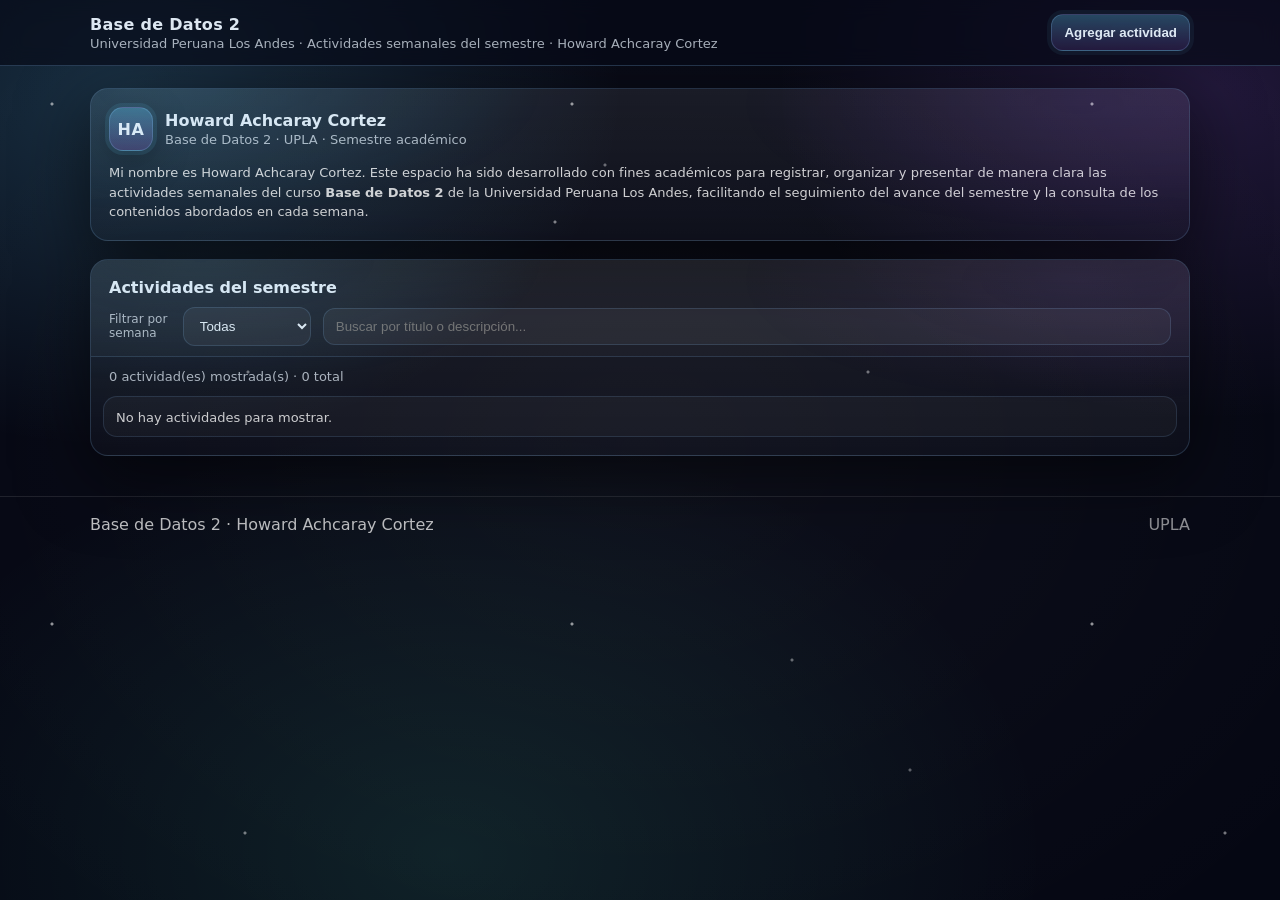
==== index.html @ 3ba83369 "Add files via upload" ====
<!doctype html>
<html lang="es">
  <head>
    <meta charset="utf-8" />
    <meta name="viewport" content="width=device-width, initial-scale=1" />
    <title>Base de Datos 2 · Actividades semanales (UPLA)</title>
    <link rel="stylesheet" href="./styles.css" />
  </head>
  <body>
    <header class="topbar">
      <div class="container">
        <div class="brand">
          <div class="brand__title">Base de Datos 2</div>
          <div class="brand__subtitle">
            Universidad Peruana Los Andes · Actividades semanales del semestre · Howard Achcaray Cortez
          </div>
        </div>
        <div class="topbar__actions">
          <button id="btnAdd" class="btn" type="button" title="Abrir en otra pestaña">
            Agregar actividad
          </button>
        </div>
      </div>
    </header>

    <main class="container main">
      <section class="card hero">
        <div class="hero__inner">
          <div class="hero__profile">
            <div class="avatar" aria-hidden="true">HA</div>
            <div class="hero__who">
              <div class="hero__name">Howard Achcaray Cortez</div>
              <div class="hero__meta">Base de Datos 2 · UPLA · Semestre académico</div>
            </div>
          </div>
          <p class="hero__desc">
            Mi nombre es Howard Achcaray Cortez. Este espacio ha sido desarrollado con fines académicos para registrar,
            organizar y presentar de manera clara las actividades semanales del curso <strong>Base de Datos 2</strong>
            de la Universidad Peruana Los Andes, facilitando el seguimiento del avance del semestre y la consulta de
            los contenidos abordados en cada semana.
          </p>
        </div>
      </section>

      <section class="card">
        <div class="card__header">
          <h2 class="card__title">Actividades del semestre</h2>
          <div class="filters">
            <label class="field field--inline">
              <span class="field__label">Filtrar por semana</span>
              <select id="weekFilter">
                <option value="all">Todas</option>
              </select>
            </label>
            <div class="search">
              <input id="search" type="search" placeholder="Buscar por título o descripción..." />
            </div>
          </div>
        </div>

        <div id="stats" class="stats" aria-live="polite"></div>
        <div id="list" class="list" aria-live="polite"></div>
      </section>
    </main>

    <footer class="footer">
      <div class="container footer__inner">
        <span>Base de Datos 2 · Howard Achcaray Cortez</span>
        <span class="footer__muted">UPLA</span>
      </div>
    </footer>

    <dialog id="dialog" class="dialog">
      <form method="dialog" class="dialog__panel">
        <h3 id="dialogTitle" class="dialog__title">Mensaje</h3>
        <p id="dialogBody" class="dialog__body"></p>
        <div class="dialog__actions">
          <button class="btn" value="ok">Aceptar</button>
        </div>
      </form>
    </dialog>

    <dialog id="pdfDialog" class="dialog dialog--pdf">
      <form method="dialog" class="dialog__panel dialog__panel--pdf">
        <div class="pdfHead">
          <div>
            <div class="dialog__title">Previsualización PDF</div>
            <div id="pdfName" class="pdfName"></div>
          </div>
          <div class="pdfHead__actions">
            <a id="pdfOpenTab" class="btn btn--ghost mini" target="_blank" rel="noopener noreferrer">Abrir en pestaña</a>
            <button class="btn mini" value="close">Cerrar</button>
          </div>
        </div>
        <iframe id="pdfFrame" class="pdfFrame" title="Previsualización PDF"></iframe>
      </form>
    </dialog>

    <script src="./pdfStore.js"></script>
    <script src="./main.js"></script>
  </body>
</html>
---- styles.css ----
:root{
  /* Space / sci-fi theme */
  --bg: #050713;
  --panel: rgba(255,255,255,.06);
  --panel2: rgba(255,255,255,.10);
  --stroke: rgba(140,200,255,.22);
  --text: rgba(235,245,255,.94);
  --muted: rgba(235,245,255,.70);
  --danger: #ff4d7a;
  --primary: #67d1ff;
  --accent: #b06cff;
  --glow: rgba(103,209,255,.35);
  --glow2: rgba(176,108,255,.22);
  --shadow: 0 20px 70px rgba(0,0,0,.55);
  --radius: 18px;
}

*{ box-sizing: border-box; }
html, body{ height: 100%; }
body{
  margin: 0;
  font-family: ui-sans-serif, system-ui, -apple-system, "Segoe UI", Roboto, Arial, "Noto Sans", "Liberation Sans", sans-serif;
  color: var(--text);
  background:
    radial-gradient(900px 650px at 10% 10%, rgba(103,209,255,.20), transparent 55%),
    radial-gradient(800px 600px at 95% 10%, rgba(176,108,255,.16), transparent 55%),
    radial-gradient(1000px 720px at 35% 95%, rgba(90,255,210,.10), transparent 60%),
    radial-gradient(1200px 900px at 50% 50%, rgba(255,255,255,.04), transparent 70%),
    var(--bg);
}

/* Starfield overlay */
body::before{
  content: "";
  position: fixed;
  inset: 0;
  pointer-events: none;
  z-index: -1;
  background-image:
    radial-gradient(1px 1px at 10% 20%, rgba(255,255,255,.75) 0 1px, transparent 2px),
    radial-gradient(1px 1px at 40% 60%, rgba(255,255,255,.55) 0 1px, transparent 2px),
    radial-gradient(1px 1px at 75% 30%, rgba(255,255,255,.65) 0 1px, transparent 2px),
    radial-gradient(1px 1px at 90% 75%, rgba(255,255,255,.5) 0 1px, transparent 2px),
    radial-gradient(1px 1px at 25% 85%, rgba(255,255,255,.6) 0 1px, transparent 2px),
    radial-gradient(1px 1px at 55% 15%, rgba(255,255,255,.5) 0 1px, transparent 2px),
    radial-gradient(1px 1px at 65% 55%, rgba(255,255,255,.45) 0 1px, transparent 2px);
  background-size:
    520px 520px,
    620px 620px,
    740px 740px,
    880px 880px,
    980px 980px,
    1100px 1100px,
    1400px 1400px;
  opacity: .75;
  filter: drop-shadow(0 0 10px rgba(255,255,255,.10));
}

.container{
  width: min(1100px, calc(100% - 32px));
  margin: 0 auto;
}

.topbar{
  position: sticky;
  top: 0;
  z-index: 30;
  border-bottom: 1px solid rgba(140,200,255,.22);
  background: rgba(7,10,24,.65);
  backdrop-filter: blur(10px);
}
.topbar .container{
  display: flex;
  align-items: center;
  justify-content: space-between;
  gap: 12px;
  padding: 14px 0;
}
.brand__title{
  font-weight: 800;
  letter-spacing: .3px;
  font-size: 16px;
}
.brand__subtitle{
  font-size: 13px;
  color: var(--muted);
  margin-top: 2px;
}
.topbar__actions{
  display: flex;
  gap: 10px;
  align-items: center;
  flex-wrap: wrap;
  justify-content: flex-end;
}

.main{
  padding: 22px 0 40px;
  display: grid;
  gap: 18px;
}

.hero{
  background:
    radial-gradient(900px 420px at 10% 0%, rgba(103,209,255,.16), transparent 60%),
    radial-gradient(700px 420px at 90% 10%, rgba(176,108,255,.14), transparent 60%),
    linear-gradient(180deg, rgba(255,255,255,.07), rgba(255,255,255,.02));
  border: 1px solid rgba(140,200,255,.20);
}
.hero__inner{
  padding: 18px;
  display: grid;
  gap: 12px;
}
.hero__profile{
  display: flex;
  align-items: center;
  gap: 12px;
}
.avatar{
  width: 44px;
  height: 44px;
  border-radius: 14px;
  display: grid;
  place-items: center;
  font-weight: 900;
  letter-spacing: .5px;
  background: linear-gradient(180deg, rgba(103,209,255,.35), rgba(176,108,255,.20));
  border: 1px solid rgba(140,200,255,.24);
  box-shadow: 0 0 0 4px rgba(103,209,255,.10), 0 10px 35px rgba(0,0,0,.35);
}
.hero__name{
  font-weight: 900;
  font-size: 16px;
}
.hero__meta{
  color: var(--muted);
  font-size: 13px;
  margin-top: 2px;
}
.hero__desc{
  margin: 0;
  color: rgba(255,255,255,.80);
  font-size: 13px;
  line-height: 1.5;
}

.card{
  border: 1px solid rgba(140,200,255,.18);
  background:
    linear-gradient(180deg, rgba(255,255,255,.07), rgba(255,255,255,.02));
  box-shadow: var(--shadow);
  border-radius: var(--radius);
  overflow: hidden;
}
.card::before{
  content: "";
  position: absolute;
  inset: 0;
  pointer-events: none;
  background:
    radial-gradient(600px 220px at 10% 0%, rgba(103,209,255,.10), transparent 60%),
    radial-gradient(600px 220px at 90% 10%, rgba(176,108,255,.08), transparent 60%);
  opacity: .9;
}
.card{
  position: relative;
}
.card--compact{
  padding: 16px;
}
.card__header{
  padding: 18px 18px 10px;
  border-bottom: 1px solid rgba(140,200,255,.16);
  background: rgba(255,255,255,.02);
}
.card__title{
  margin: 0;
  font-size: 16px;
}
.card__hint{
  margin: 8px 0 0;
  color: var(--muted);
  font-size: 13px;
  line-height: 1.3;
}

.form{ padding: 14px 18px 18px; }
.grid{
  display: grid;
  grid-template-columns: 1fr 1fr;
  gap: 12px;
}
.grid__span2{ grid-column: span 2; }

.field{
  display: grid;
  gap: 8px;
}
.field--inline{
  display: flex;
  align-items: center;
  gap: 10px;
}
.field__label{
  font-size: 12px;
  color: var(--muted);
}

input, textarea, select{
  width: 100%;
  color: var(--text);
  background: rgba(255,255,255,.05);
  border: 1px solid rgba(140,200,255,.16);
  padding: 10px 12px;
  border-radius: 12px;
  outline: none;
}

.hint{
  color: var(--muted);
  font-size: 12px;
}

.pdfPreviewWrap{
  margin-top: 14px;
  border: 1px solid rgba(140,200,255,.14);
  border-radius: 14px;
  overflow: hidden;
  background: rgba(255,255,255,.02);
}
.pdfPreviewHead{
  display: flex;
  align-items: center;
  justify-content: space-between;
  gap: 10px;
  padding: 10px 12px;
  border-bottom: 1px solid rgba(140,200,255,.12);
}
.pdfPreviewTitle{
  font-weight: 800;
  font-size: 13px;
  color: rgba(235,245,255,.85);
}

.dialog--pdf{
  width: min(1100px, calc(100% - 24px));
}
.dialog__panel--pdf{
  padding: 12px;
}
.pdfHead{
  display: flex;
  align-items: center;
  justify-content: space-between;
  gap: 12px;
  padding: 6px 6px 12px;
  border-bottom: 1px solid rgba(140,200,255,.12);
}
.pdfHead__actions{
  display: flex;
  gap: 10px;
  align-items: center;
  flex-wrap: wrap;
  justify-content: flex-end;
}
.pdfName{
  color: var(--muted);
  font-size: 12px;
  margin-top: 2px;
}
.pdfFrame{
  width: 100%;
  height: min(72vh, 720px);
  border: 0;
  background: rgba(0,0,0,.25);
}
textarea{ resize: vertical; }
input:focus, textarea:focus, select:focus{
  border-color: rgba(103,209,255,.55);
  box-shadow: 0 0 0 4px rgba(103,209,255,.12), 0 0 0 1px rgba(176,108,255,.10);
}

.form__actions{
  margin-top: 14px;
  display: flex;
  gap: 10px;
  flex-wrap: wrap;
}

.btn{
  appearance: none;
  border: 1px solid rgba(140,200,255,.22);
  background:
    linear-gradient(180deg, rgba(103,209,255,.30), rgba(176,108,255,.14));
  color: var(--text);
  padding: 10px 12px;
  border-radius: 12px;
  cursor: pointer;
  font-weight: 700;
  transition: filter .15s ease, transform .15s ease;
  box-shadow: 0 0 0 4px rgba(103,209,255,.06);
}
.btn:hover{ filter: brightness(1.06); }
.btn:active{ transform: translateY(1px); }
.btn--ghost{
  background: rgba(255,255,255,.03);
  box-shadow: none;
}
.btn--danger{
  background: linear-gradient(180deg, rgba(255,77,122,.28), rgba(255,77,122,.12));
  border-color: rgba(255,77,122,.32);
  box-shadow: 0 0 0 4px rgba(255,77,122,.06);
}

.fileBtn{ display: inline-flex; align-items: center; }
.fileBtn__input{
  position: absolute;
  width: 1px;
  height: 1px;
  overflow: hidden;
  clip: rect(0 0 0 0);
  white-space: nowrap;
}

.filters{
  margin-top: 10px;
  display: flex;
  align-items: center;
  justify-content: space-between;
  gap: 12px;
  flex-wrap: wrap;
}
.search{ flex: 1; min-width: 220px; }

.stats{
  padding: 12px 18px 0;
  color: var(--muted);
  font-size: 13px;
}
.list{
  padding: 12px 12px 18px;
  display: grid;
  gap: 10px;
}

.item{
  border: 1px solid rgba(140,200,255,.14);
  background: rgba(255,255,255,.03);
  border-radius: 14px;
  padding: 12px 12px 10px;
  display: grid;
  gap: 8px;
}
.item:hover{
  border-color: rgba(103,209,255,.28);
  background: rgba(255,255,255,.04);
  box-shadow: 0 0 0 4px rgba(103,209,255,.06);
}
.item__top{
  display: flex;
  align-items: start;
  justify-content: space-between;
  gap: 10px;
}
.item__meta{
  display: flex;
  gap: 10px;
  flex-wrap: wrap;
  color: var(--muted);
  font-size: 12px;
}
.pill{
  display: inline-flex;
  gap: 6px;
  align-items: center;
  padding: 3px 9px;
  border-radius: 999px;
  border: 1px solid rgba(140,200,255,.18);
  background: rgba(255,255,255,.02);
}
.item__title{
  margin: 0;
  font-weight: 800;
  font-size: 14px;
}
.item__desc{
  margin: 0;
  color: rgba(255,255,255,.78);
  font-size: 13px;
  line-height: 1.35;
  white-space: pre-wrap;
}
.item__link a{
  color: rgba(110,168,255,.95);
  text-decoration: none;
  word-break: break-word;
}
.item__link a:hover{ text-decoration: underline; }
.item__pdf{
  display: flex;
  justify-content: flex-start;
}
.item__actions{
  display: flex;
  gap: 8px;
  flex-wrap: wrap;
  justify-content: flex-end;
}
.mini{
  padding: 8px 10px;
  font-weight: 700;
  font-size: 12px;
  border-radius: 12px;
}

.steps{
  margin: 10px 0 0;
  color: rgba(255,255,255,.78);
  font-size: 13px;
  line-height: 1.4;
}

.footer{
  border-top: 1px solid rgba(255,255,255,.10);
  padding: 18px 0;
  color: rgba(255,255,255,.75);
}
.footer__inner{
  display: flex;
  justify-content: space-between;
  gap: 12px;
  flex-wrap: wrap;
}
.footer__muted{ color: rgba(255,255,255,.55); }

.dialog{
  border: 1px solid rgba(140,200,255,.18);
  border-radius: 16px;
  background: rgba(10,14,28,.92);
  color: var(--text);
  box-shadow: var(--shadow);
  width: min(520px, calc(100% - 28px));
}
.dialog::backdrop{ background: rgba(0,0,0,.6); }
.dialog__panel{ padding: 16px; }
.dialog__title{ margin: 0 0 8px; font-size: 16px; }
.dialog__body{ margin: 0 0 14px; color: rgba(255,255,255,.78); }
.dialog__actions{ display: flex; justify-content: flex-end; }

@media (max-width: 720px){
  .grid{ grid-template-columns: 1fr; }
  .grid__span2{ grid-column: auto; }
  .topbar .container{ align-items: start; }
}
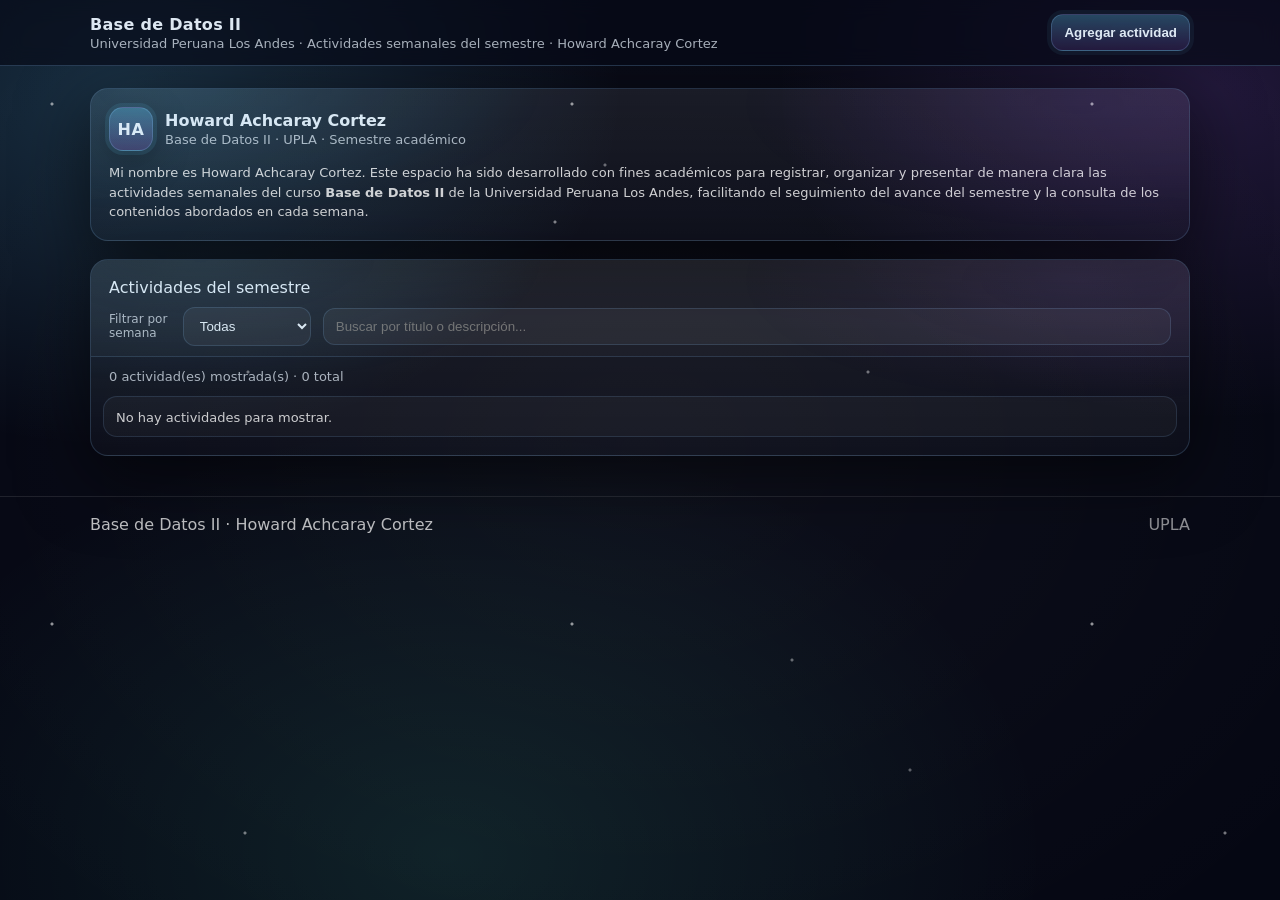
==== commit 5414c3c0: "index.html" ====
--- a/index.html
+++ b/index.html
@@ -3,14 +3,14 @@
   <head>
     <meta charset="utf-8" />
     <meta name="viewport" content="width=device-width, initial-scale=1" />
-    <title>Base de Datos 2 · Actividades semanales (UPLA)</title>
+    <title>Base de Datos II · Actividades semanales (UPLA)</title>
     <link rel="stylesheet" href="./styles.css" />
   </head>
   <body>
     <header class="topbar">
       <div class="container">
         <div class="brand">
-          <div class="brand__title">Base de Datos 2</div>
+          <div class="brand__title">Base de Datos II</div>
           <div class="brand__subtitle">
             Universidad Peruana Los Andes · Actividades semanales del semestre · Howard Achcaray Cortez
           </div>
@@ -30,12 +30,12 @@
             <div class="avatar" aria-hidden="true">HA</div>
             <div class="hero__who">
               <div class="hero__name">Howard Achcaray Cortez</div>
-              <div class="hero__meta">Base de Datos 2 · UPLA · Semestre académico</div>
+              <div class="hero__meta">Base de Datos II · UPLA · Semestre académico</div>
             </div>
           </div>
           <p class="hero__desc">
             Mi nombre es Howard Achcaray Cortez. Este espacio ha sido desarrollado con fines académicos para registrar,
-            organizar y presentar de manera clara las actividades semanales del curso <strong>Base de Datos 2</strong>
+            organizar y presentar de manera clara las actividades semanales del curso <strong>Base de Datos II</strong>
             de la Universidad Peruana Los Andes, facilitando el seguimiento del avance del semestre y la consulta de
             los contenidos abordados en cada semana.
           </p>
@@ -44,7 +44,7 @@
 
       <section class="card">
         <div class="card__header">
-          <h2 class="card__title">Actividades del semestre</h2>
+          <hII class="card__title">Actividades del semestre</hII>
           <div class="filters">
             <label class="field field--inline">
               <span class="field__label">Filtrar por semana</span>
@@ -65,7 +65,7 @@
 
     <footer class="footer">
       <div class="container footer__inner">
-        <span>Base de Datos 2 · Howard Achcaray Cortez</span>
+        <span>Base de Datos II · Howard Achcaray Cortez</span>
         <span class="footer__muted">UPLA</span>
       </div>
     </footer>
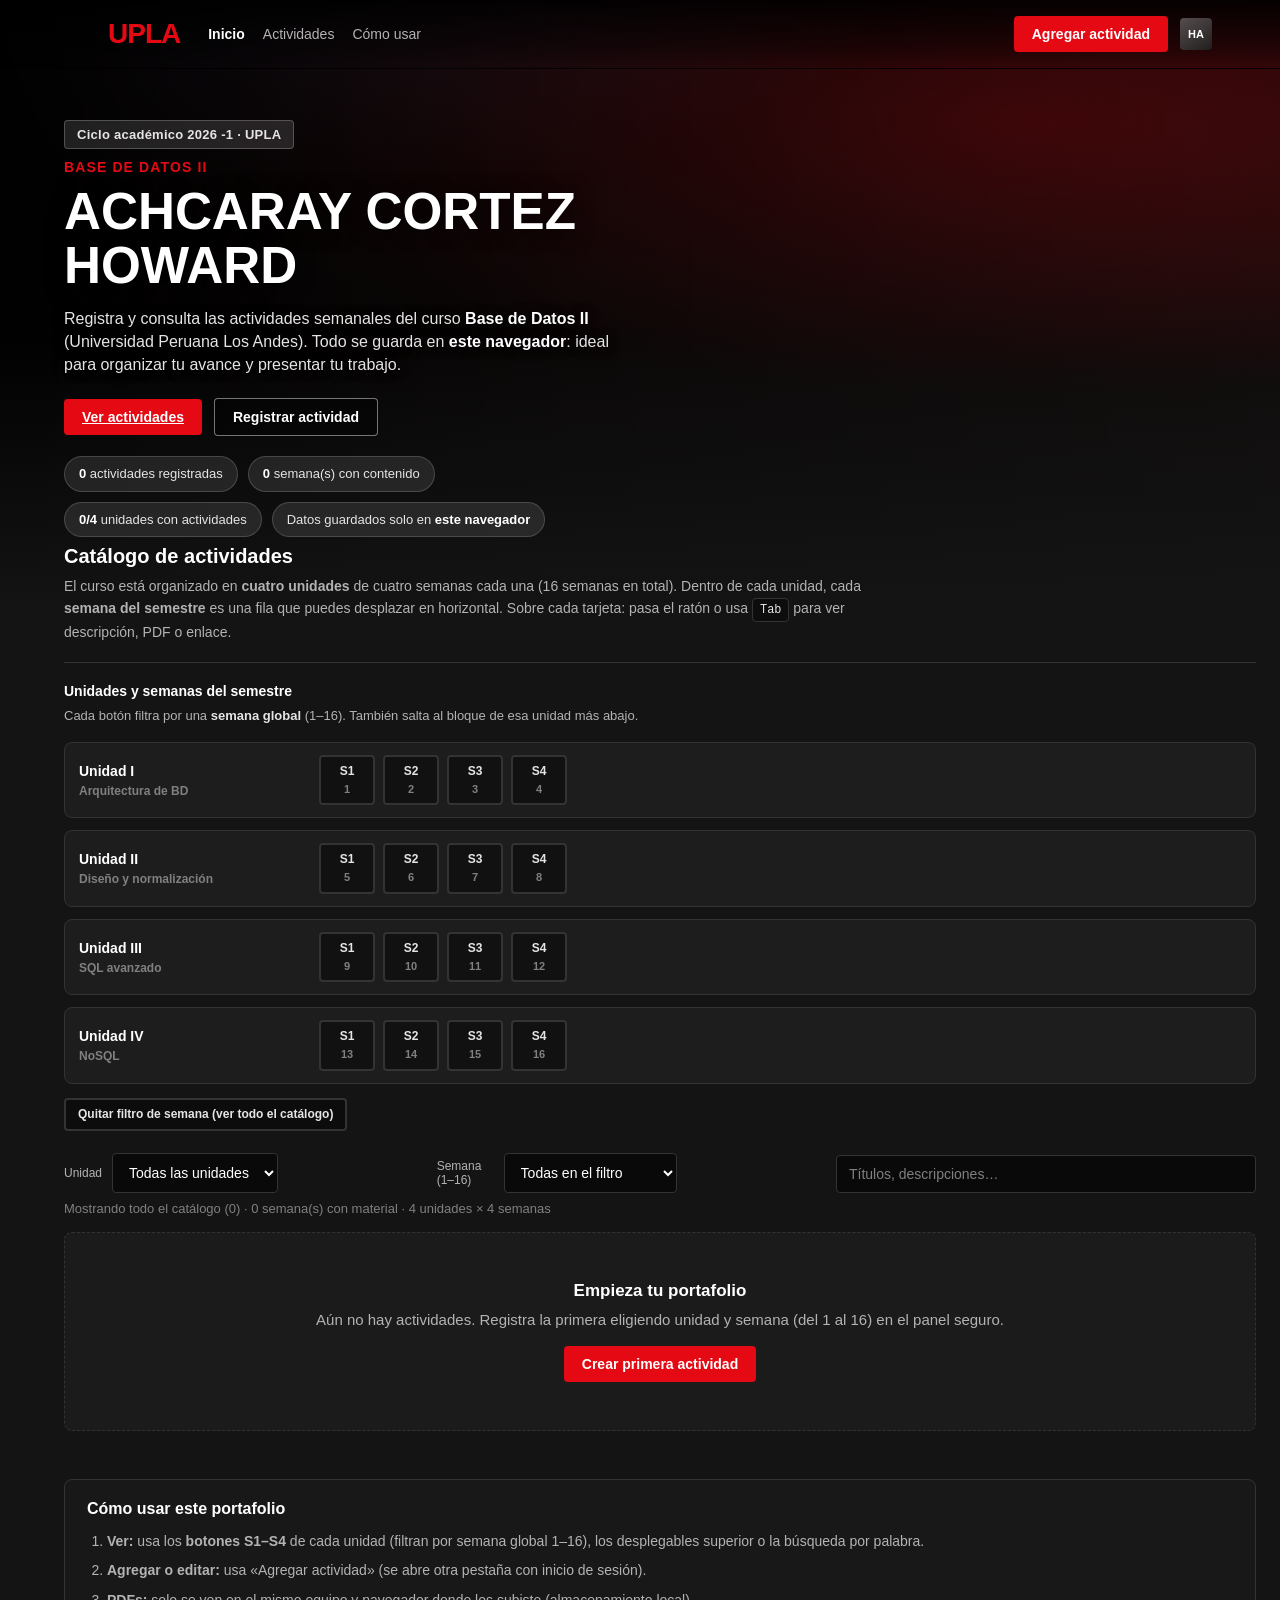
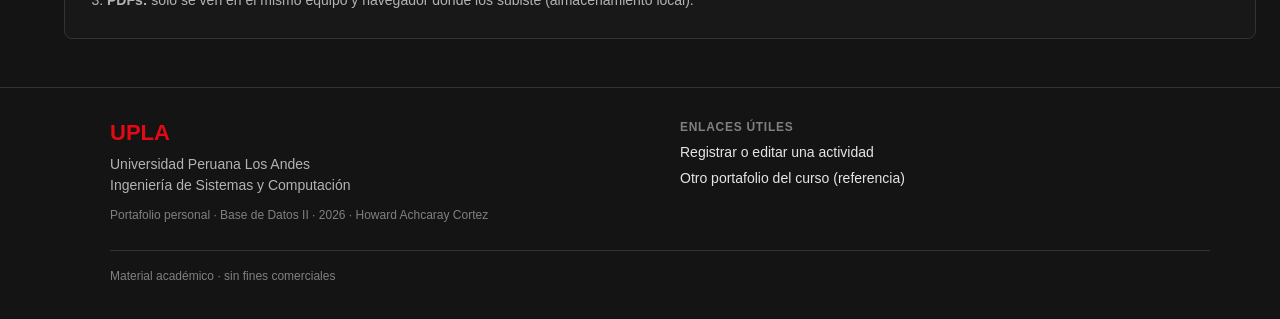
==== commit e7fdd656: "Add files via upload" ====
--- a/index.html
+++ b/index.html
@@ -6,67 +6,176 @@
     <title>Base de Datos II · Actividades semanales (UPLA)</title>
     <link rel="stylesheet" href="./styles.css" />
   </head>
-  <body>
-    <header class="topbar">
-      <div class="container">
-        <div class="brand">
-          <div class="brand__title">Base de Datos II</div>
-          <div class="brand__subtitle">
-            Universidad Peruana Los Andes · Actividades semanales del semestre · Howard Achcaray Cortez
-          </div>
-        </div>
-        <div class="topbar__actions">
-          <button id="btnAdd" class="btn" type="button" title="Abrir en otra pestaña">
+  <body class="nf">
+    <a class="skip-link" href="#browse">Saltar al contenido principal</a>
+    <header class="topbar nf-topbar">
+      <div class="nf-topbar__inner">
+        <a class="nf-logo" href="./index.html" aria-label="Inicio">UPLA</a>
+        <nav class="nf-nav" aria-label="Principal">
+          <a class="nf-nav__link nf-nav__link--active" href="./index.html">Inicio</a>
+          <a class="nf-nav__link" href="#browse">Actividades</a>
+          <a class="nf-nav__link" href="#ayuda">Cómo usar</a>
+        </nav>
+        <div class="topbar__actions nf-topbar__actions">
+          <button id="btnAdd" class="btn nf-btn-primary" type="button" title="Abrir en otra pestaña">
             Agregar actividad
           </button>
+          <div class="nf-avatar" aria-hidden="true" title="Perfil">HA</div>
         </div>
       </div>
     </header>
 
-    <main class="container main">
-      <section class="card hero">
-        <div class="hero__inner">
-          <div class="hero__profile">
-            <div class="avatar" aria-hidden="true">HA</div>
-            <div class="hero__who">
-              <div class="hero__name">Howard Achcaray Cortez</div>
-              <div class="hero__meta">Base de Datos II · UPLA · Semestre académico</div>
-            </div>
-          </div>
-          <p class="hero__desc">
-            Mi nombre es Howard Achcaray Cortez. Este espacio ha sido desarrollado con fines académicos para registrar,
-            organizar y presentar de manera clara las actividades semanales del curso <strong>Base de Datos II</strong>
-            de la Universidad Peruana Los Andes, facilitando el seguimiento del avance del semestre y la consulta de
-            los contenidos abordados en cada semana.
-          </p>
-        </div>
+    <section class="nf-hero" aria-label="Presentación">
+      <div class="nf-hero__backdrop" aria-hidden="true"></div>
+      <div class="nf-hero__vignette" aria-hidden="true"></div>
+      <div class="nf-hero__content">
+        <p class="nf-hero__badge">Ciclo académico 2026 -1 · UPLA</p>
+        <p class="nf-hero__eyebrow">Base de Datos II </p>
+        <h1 class="nf-hero__title">ACHCARAY CORTEZ HOWARD </h1>
+        <p class="nf-hero__synopsis">
+          Registra y consulta las actividades semanales del curso
+          <strong>Base de Datos II</strong> (Universidad Peruana Los Andes). Todo se guarda en
+          <strong>este navegador</strong>: ideal para organizar tu avance y presentar tu trabajo.
+        </p>
+        <div class="nf-hero__actions">
+          <a class="btn nf-btn-primary nf-hero__cta" href="#browse">Ver actividades</a>
+          <button id="btnAddHero" class="btn btn--ghost nf-hero__cta-ghost" type="button">
+            Registrar actividad
+          </button>
+        </div>
+        <ul id="heroSummary" class="nf-chips" aria-label="Resumen del portafolio"></ul>
+      </div>
+    </section>
+
+    <main id="browse" class="nf-main">
+      <div class="nf-main__head">
+        <h2 class="nf-main__title">Catálogo de actividades</h2>
+        <p class="nf-main__lead">
+          El curso está organizado en <strong>cuatro unidades</strong> de cuatro semanas cada una (16 semanas en total).
+          Dentro de cada unidad, cada <strong>semana del semestre</strong> es una fila que puedes desplazar en
+          horizontal. Sobre cada tarjeta: pasa el ratón o usa <kbd>Tab</kbd> para ver descripción, PDF o enlace.
+        </p>
+      </div>
+
+      <section class="nf-units-strip" aria-labelledby="unitsStripTitle">
+        <h3 id="unitsStripTitle" class="nf-units-strip__title">Unidades y semanas del semestre</h3>
+        <p class="nf-units-strip__hint">Cada botón filtra por una <strong>semana global</strong> (1–16). También salta al bloque de esa unidad más abajo.</p>
+        <div class="nf-units-strip__grid">
+          <div class="nf-units-strip__row">
+            <div class="nf-units-strip__unitlabel">
+              <a class="nf-units-strip__unitlink" href="#unidad-1">Unidad I</a>
+              <span class="nf-units-strip__subtitle">Arquitectura de BD</span>
+            </div>
+            <div class="nf-units-strip__weeks" role="group" aria-label="Semanas de la unidad I">
+              <button type="button" class="nf-week-btn" data-unit="1" data-global-week="1" data-in-unit="1" title="Semana global 1 · Unidad I · S1/4" aria-pressed="false">S1<span class="nf-week-btn__g">1</span></button>
+              <button type="button" class="nf-week-btn" data-unit="1" data-global-week="2" data-in-unit="2" title="Semana global 2 · Unidad I · S2/4" aria-pressed="false">S2<span class="nf-week-btn__g">2</span></button>
+              <button type="button" class="nf-week-btn" data-unit="1" data-global-week="3" data-in-unit="3" title="Semana global 3 · Unidad I · S3/4" aria-pressed="false">S3<span class="nf-week-btn__g">3</span></button>
+              <button type="button" class="nf-week-btn" data-unit="1" data-global-week="4" data-in-unit="4" title="Semana global 4 · Unidad I · S4/4" aria-pressed="false">S4<span class="nf-week-btn__g">4</span></button>
+            </div>
+          </div>
+          <div class="nf-units-strip__row">
+            <div class="nf-units-strip__unitlabel">
+              <a class="nf-units-strip__unitlink" href="#unidad-2">Unidad II</a>
+              <span class="nf-units-strip__subtitle">Diseño y normalización</span>
+            </div>
+            <div class="nf-units-strip__weeks" role="group" aria-label="Semanas de la unidad II">
+              <button type="button" class="nf-week-btn" data-unit="2" data-global-week="5" data-in-unit="1" title="Semana global 5 · Unidad II · S1/4" aria-pressed="false">S1<span class="nf-week-btn__g">5</span></button>
+              <button type="button" class="nf-week-btn" data-unit="2" data-global-week="6" data-in-unit="2" title="Semana global 6 · Unidad II · S2/4" aria-pressed="false">S2<span class="nf-week-btn__g">6</span></button>
+              <button type="button" class="nf-week-btn" data-unit="2" data-global-week="7" data-in-unit="3" title="Semana global 7 · Unidad II · S3/4" aria-pressed="false">S3<span class="nf-week-btn__g">7</span></button>
+              <button type="button" class="nf-week-btn" data-unit="2" data-global-week="8" data-in-unit="4" title="Semana global 8 · Unidad II · S4/4" aria-pressed="false">S4<span class="nf-week-btn__g">8</span></button>
+            </div>
+          </div>
+          <div class="nf-units-strip__row">
+            <div class="nf-units-strip__unitlabel">
+              <a class="nf-units-strip__unitlink" href="#unidad-3">Unidad III</a>
+              <span class="nf-units-strip__subtitle">SQL avanzado</span>
+            </div>
+            <div class="nf-units-strip__weeks" role="group" aria-label="Semanas de la unidad III">
+              <button type="button" class="nf-week-btn" data-unit="3" data-global-week="9" data-in-unit="1" title="Semana global 9 · Unidad III · S1/4" aria-pressed="false">S1<span class="nf-week-btn__g">9</span></button>
+              <button type="button" class="nf-week-btn" data-unit="3" data-global-week="10" data-in-unit="2" title="Semana global 10 · Unidad III · S2/4" aria-pressed="false">S2<span class="nf-week-btn__g">10</span></button>
+              <button type="button" class="nf-week-btn" data-unit="3" data-global-week="11" data-in-unit="3" title="Semana global 11 · Unidad III · S3/4" aria-pressed="false">S3<span class="nf-week-btn__g">11</span></button>
+              <button type="button" class="nf-week-btn" data-unit="3" data-global-week="12" data-in-unit="4" title="Semana global 12 · Unidad III · S4/4" aria-pressed="false">S4<span class="nf-week-btn__g">12</span></button>
+            </div>
+          </div>
+          <div class="nf-units-strip__row">
+            <div class="nf-units-strip__unitlabel">
+              <a class="nf-units-strip__unitlink" href="#unidad-4">Unidad IV</a>
+              <span class="nf-units-strip__subtitle">NoSQL</span>
+            </div>
+            <div class="nf-units-strip__weeks" role="group" aria-label="Semanas de la unidad IV">
+              <button type="button" class="nf-week-btn" data-unit="4" data-global-week="13" data-in-unit="1" title="Semana global 13 · Unidad IV · S1/4" aria-pressed="false">S1<span class="nf-week-btn__g">13</span></button>
+              <button type="button" class="nf-week-btn" data-unit="4" data-global-week="14" data-in-unit="2" title="Semana global 14 · Unidad IV · S2/4" aria-pressed="false">S2<span class="nf-week-btn__g">14</span></button>
+              <button type="button" class="nf-week-btn" data-unit="4" data-global-week="15" data-in-unit="3" title="Semana global 15 · Unidad IV · S3/4" aria-pressed="false">S3<span class="nf-week-btn__g">15</span></button>
+              <button type="button" class="nf-week-btn" data-unit="4" data-global-week="16" data-in-unit="4" title="Semana global 16 · Unidad IV · S4/4" aria-pressed="false">S4<span class="nf-week-btn__g">16</span></button>
+            </div>
+          </div>
+        </div>
+        <p class="nf-units-strip__reset">
+          <button type="button" class="nf-week-btn nf-week-btn--quiet" id="weekBtnsReset">Quitar filtro de semana (ver todo el catálogo)</button>
+        </p>
       </section>
 
-      <section class="card">
-        <div class="card__header">
-          <hII class="card__title">Actividades del semestre</hII>
-          <div class="filters">
-            <label class="field field--inline">
-              <span class="field__label">Filtrar por semana</span>
-              <select id="weekFilter">
-                <option value="all">Todas</option>
-              </select>
-            </label>
-            <div class="search">
-              <input id="search" type="search" placeholder="Buscar por título o descripción..." />
-            </div>
-          </div>
-        </div>
-
-        <div id="stats" class="stats" aria-live="polite"></div>
-        <div id="list" class="list" aria-live="polite"></div>
+      <div class="nf-toolbar">
+        <label class="field field--inline nf-field">
+          <span class="field__label">Unidad</span>
+          <select id="unitFilter" class="nf-select" title="Filtrar por unidad académica">
+            <option value="all">Todas las unidades</option>
+            <option value="1">Unidad I</option>
+            <option value="2">Unidad II</option>
+            <option value="3">Unidad III</option>
+            <option value="4">Unidad IV</option>
+          </select>
+        </label>
+        <label class="field field--inline nf-field">
+          <span class="field__label">Semana (1–16)</span>
+          <select id="weekFilter" class="nf-select">
+            <option value="all">Todas</option>
+          </select>
+        </label>
+        <div class="search nf-search">
+          <input id="search" type="search" placeholder="Títulos, descripciones…" />
+        </div>
+      </div>
+      <p id="stats" class="nf-stats" aria-live="polite"></p>
+      <div id="list" class="nf-rows" aria-live="polite"></div>
+
+      <section id="ayuda" class="nf-help" aria-labelledby="ayudaTitulo">
+        <h3 id="ayudaTitulo" class="nf-help__title">Cómo usar este portafolio</h3>
+        <ol class="nf-help__list">
+          <li>
+            <strong>Ver:</strong> usa los <strong>botones S1–S4</strong> de cada unidad (filtran por semana global 1–16), los
+            desplegables superior o la búsqueda por palabra.
+          </li>
+          <li><strong>Agregar o editar:</strong> usa «Agregar actividad» (se abre otra pestaña con inicio de sesión).</li>
+          <li><strong>PDFs:</strong> solo se ven en el mismo equipo y navegador donde los subiste (almacenamiento local).</li>
+        </ol>
       </section>
     </main>
 
-    <footer class="footer">
-      <div class="container footer__inner">
-        <span>Base de Datos II · Howard Achcaray Cortez</span>
-        <span class="footer__muted">UPLA</span>
+    <footer class="footer nf-footer">
+      <div class="nf-footer__grid">
+        <div class="nf-footer__col">
+          <div class="nf-footer__brand">UPLA</div>
+          <p class="nf-footer__text">
+            Universidad Peruana Los Andes<br />
+            Ingeniería de Sistemas y Computación
+          </p>
+          <p class="nf-footer__muted">Portafolio personal · Base de Datos II · 2026 · Howard Achcaray Cortez</p>
+        </div>
+        <div class="nf-footer__col">
+          <div class="nf-footer__label">Enlaces útiles</div>
+          <ul class="nf-footer__links">
+            <li><a href="./add.html">Registrar o editar una actividad</a></li>
+            <li>
+              <a href="https://aledaniel06.github.io/portafolio-bd2/" target="_blank" rel="noopener noreferrer"
+                >Otro portafolio del curso (referencia)</a
+              >
+            </li>
+          </ul>
+        </div>
+      </div>
+      <div class="nf-footer__bar">
+        <span>Material académico · sin fines comerciales</span>
       </div>
     </footer>
 
@@ -97,6 +206,7 @@
     </dialog>
 
     <script src="./pdfStore.js"></script>
+    <script src="./curriculum.js"></script>
     <script src="./main.js"></script>
   </body>
 </html>
--- a/styles.css
+++ b/styles.css
@@ -1,189 +1,866 @@
-:root{
-  /* Space / sci-fi theme */
-  --bg: #050713;
-  --panel: rgba(255,255,255,.06);
-  --panel2: rgba(255,255,255,.10);
-  --stroke: rgba(140,200,255,.22);
-  --text: rgba(235,245,255,.94);
-  --muted: rgba(235,245,255,.70);
-  --danger: #ff4d7a;
-  --primary: #67d1ff;
-  --accent: #b06cff;
-  --glow: rgba(103,209,255,.35);
-  --glow2: rgba(176,108,255,.22);
-  --shadow: 0 20px 70px rgba(0,0,0,.55);
-  --radius: 18px;
+/* Netflix-inspired UI (academic project — not affiliated with Netflix Inc.) */
+:root {
+  --nf-black: #141414;
+  --nf-black-deep: #000000;
+  --nf-red: #e50914;
+  --nf-red-hover: #f40612;
+  --nf-white: #ffffff;
+  --nf-gray-100: #e5e5e5;
+  --nf-gray-400: #b3b3b3;
+  --nf-gray-600: #808080;
+  --nf-panel: #181818;
+  --nf-stroke: #333333;
+  --nf-shadow: 0 8px 32px rgba(0, 0, 0, 0.75);
+  --radius: 4px;
+  --radius-lg: 8px;
+  /* Más aire en el borde izquierdo que a la derecha */
+  --nf-gutter-right: 24px;
+  --nf-gutter-left: 64px;
 }
 
 *{ box-sizing: border-box; }
 html, body{ height: 100%; }
+
 body{
   margin: 0;
-  font-family: ui-sans-serif, system-ui, -apple-system, "Segoe UI", Roboto, Arial, "Noto Sans", "Liberation Sans", sans-serif;
-  color: var(--text);
-  background:
-    radial-gradient(900px 650px at 10% 10%, rgba(103,209,255,.20), transparent 55%),
-    radial-gradient(800px 600px at 95% 10%, rgba(176,108,255,.16), transparent 55%),
-    radial-gradient(1000px 720px at 35% 95%, rgba(90,255,210,.10), transparent 60%),
-    radial-gradient(1200px 900px at 50% 50%, rgba(255,255,255,.04), transparent 70%),
-    var(--bg);
-}
-
-/* Starfield overlay */
-body::before{
-  content: "";
+  font-family: "Helvetica Neue", Helvetica, Arial, ui-sans-serif, system-ui, sans-serif;
+  color: var(--nf-gray-100);
+  background: var(--nf-black-deep);
+  -webkit-font-smoothing: antialiased;
+}
+
+body.nf{
+  background: var(--nf-black);
+}
+
+.skip-link{
+  position: absolute;
+  width: 1px;
+  height: 1px;
+  padding: 0;
+  margin: -1px;
+  overflow: hidden;
+  clip: rect(0, 0, 0, 0);
+  white-space: nowrap;
+  border: 0;
+}
+.skip-link:focus{
   position: fixed;
-  inset: 0;
-  pointer-events: none;
-  z-index: -1;
-  background-image:
-    radial-gradient(1px 1px at 10% 20%, rgba(255,255,255,.75) 0 1px, transparent 2px),
-    radial-gradient(1px 1px at 40% 60%, rgba(255,255,255,.55) 0 1px, transparent 2px),
-    radial-gradient(1px 1px at 75% 30%, rgba(255,255,255,.65) 0 1px, transparent 2px),
-    radial-gradient(1px 1px at 90% 75%, rgba(255,255,255,.5) 0 1px, transparent 2px),
-    radial-gradient(1px 1px at 25% 85%, rgba(255,255,255,.6) 0 1px, transparent 2px),
-    radial-gradient(1px 1px at 55% 15%, rgba(255,255,255,.5) 0 1px, transparent 2px),
-    radial-gradient(1px 1px at 65% 55%, rgba(255,255,255,.45) 0 1px, transparent 2px);
-  background-size:
-    520px 520px,
-    620px 620px,
-    740px 740px,
-    880px 880px,
-    980px 980px,
-    1100px 1100px,
-    1400px 1400px;
-  opacity: .75;
-  filter: drop-shadow(0 0 10px rgba(255,255,255,.10));
+  left: var(--nf-gutter-left);
+  top: 12px;
+  z-index: 100;
+  width: auto;
+  height: auto;
+  margin: 0;
+  padding: 12px 16px;
+  clip: auto;
+  overflow: visible;
+  background: var(--nf-white);
+  color: var(--nf-black);
+  font-weight: 800;
+  text-decoration: none;
+  border-radius: 4px;
+  box-shadow: var(--nf-shadow);
+}
+
+/* ——— Top bar ——— */
+.nf-topbar{
+  position: fixed;
+  top: 0;
+  left: 0;
+  right: 0;
+  z-index: 50;
+  border-bottom: 1px solid transparent;
+  background: linear-gradient(180deg, rgba(0,0,0,.85) 0%, rgba(0,0,0,.35) 70%, transparent 100%);
+  transition: background .25s ease, border-color .25s ease;
+}
+.nf-topbar.is-solid{
+  background: var(--nf-black);
+  border-bottom-color: var(--nf-stroke);
+}
+.nf-topbar__inner{
+  width: min(1920px, calc(100% - var(--nf-gutter-left) - var(--nf-gutter-right)));
+  margin: 0 auto;
+  display: flex;
+  align-items: center;
+  gap: 28px;
+  padding: 16px var(--nf-gutter-right) 16px var(--nf-gutter-left);
+}
+.nf-logo{
+  color: var(--nf-red);
+  font-weight: 900;
+  font-size: 28px;
+  letter-spacing: -1px;
+  text-decoration: none;
+  line-height: 1;
+}
+.nf-logo:hover{ color: var(--nf-red-hover); }
+.nf-nav{
+  display: flex;
+  gap: 18px;
+  align-items: center;
+  flex: 1;
+}
+.nf-nav__link{
+  color: var(--nf-gray-400);
+  text-decoration: none;
+  font-size: 14px;
+  font-weight: 500;
+}
+.nf-nav__link:hover{ color: var(--nf-gray-100); }
+.nf-nav__link--active{
+  color: var(--nf-white);
+  font-weight: 700;
+}
+.nf-topbar__actions{
+  display: flex;
+  gap: 12px;
+  align-items: center;
+  flex-wrap: wrap;
+  justify-content: flex-end;
+}
+.nf-avatar{
+  width: 32px;
+  height: 32px;
+  border-radius: 4px;
+  background: linear-gradient(145deg, #564d4d, #221f1f);
+  display: grid;
+  place-items: center;
+  font-size: 11px;
+  font-weight: 800;
+  color: var(--nf-white);
+  cursor: default;
+}
+
+/* Legacy topbar (fallback) */
+.topbar:not(.nf-topbar){
+  position: sticky;
+  top: 0;
+  z-index: 30;
+  border-bottom: 1px solid var(--nf-stroke);
+  background: rgba(20,20,20,.95);
+  backdrop-filter: blur(8px);
+}
+.topbar:not(.nf-topbar) .container{
+  display: flex;
+  align-items: center;
+  justify-content: space-between;
+  gap: 12px;
+  padding: 14px 0;
 }
 
 .container{
   width: min(1100px, calc(100% - 32px));
   margin: 0 auto;
 }
-
-.topbar{
-  position: sticky;
-  top: 0;
-  z-index: 30;
-  border-bottom: 1px solid rgba(140,200,255,.22);
-  background: rgba(7,10,24,.65);
-  backdrop-filter: blur(10px);
-}
-.topbar .container{
+body.nf .container{
+  width: min(1100px, calc(100% - var(--nf-gutter-left) - var(--nf-gutter-right)));
+}
+
+.brand__title{
+  font-weight: 800;
+  font-size: 16px;
+  color: var(--nf-white);
+}
+.brand__subtitle{
+  font-size: 13px;
+  color: var(--nf-gray-400);
+  margin-top: 2px;
+}
+
+/* ——— Hero (browse landing) ——— */
+.nf-hero{
+  position: relative;
+  min-height: 52vh;
+  padding: 120px var(--nf-gutter-right) 80px var(--nf-gutter-left);
+  display: flex;
+  align-items: flex-end;
+}
+.nf-hero__backdrop{
+  position: absolute;
+  inset: 0;
+  background:
+    linear-gradient(90deg, rgba(0,0,0,.95) 0%, rgba(0,0,0,.55) 45%, rgba(0,0,0,.25) 100%),
+    radial-gradient(ellipse 120% 80% at 80% 20%, rgba(229,9,20,.35), transparent 55%),
+    radial-gradient(ellipse 100% 60% at 20% 0%, rgba(80,80,120,.4), transparent 50%),
+    linear-gradient(180deg, #1a0a0a 0%, var(--nf-black) 100%);
+}
+.nf-hero__vignette{
+  position: absolute;
+  inset: 0;
+  background: linear-gradient(180deg, transparent 55%, var(--nf-black) 100%);
+  pointer-events: none;
+}
+.nf-hero__content{
+  position: relative;
+  z-index: 2;
+  max-width: 36rem;
+}
+.nf-hero__eyebrow{
+  margin: 0 0 10px;
+  font-size: 14px;
+  font-weight: 700;
+  color: var(--nf-red);
+  text-transform: uppercase;
+  letter-spacing: .08em;
+}
+.nf-hero__title{
+  margin: 0 0 14px;
+  font-size: clamp(2rem, 4vw, 3.25rem);
+  font-weight: 900;
+  line-height: 1.05;
+  color: var(--nf-white);
+  text-shadow: 0 2px 20px rgba(0,0,0,.8);
+}
+.nf-hero__synopsis{
+  margin: 0;
+  font-size: 16px;
+  line-height: 1.45;
+  color: var(--nf-gray-100);
+  text-shadow: 0 1px 12px rgba(0,0,0,.9);
+}
+.nf-hero__synopsis strong{ color: var(--nf-white); }
+
+.nf-hero__badge{
+  margin: 0 0 10px;
+  display: inline-block;
+  padding: 6px 12px;
+  border-radius: 4px;
+  background: rgba(255, 255, 255, 0.12);
+  border: 1px solid rgba(255, 255, 255, 0.22);
+  font-size: 13px;
+  font-weight: 700;
+  color: var(--nf-gray-100);
+  letter-spacing: 0.02em;
+}
+.nf-hero__actions{
+  display: flex;
+  flex-wrap: wrap;
+  gap: 12px;
+  margin-top: 22px;
+  align-items: center;
+}
+.nf-hero__cta-ghost{
+  border: 1px solid rgba(255, 255, 255, 0.45) !important;
+  color: var(--nf-white) !important;
+  background: rgba(0, 0, 0, 0.35) !important;
+}
+.nf-hero__cta-ghost:hover{
+  background: rgba(255, 255, 255, 0.12) !important;
+}
+.nf-chips{
+  list-style: none;
+  margin: 20px 0 0;
+  padding: 0;
+  display: flex;
+  flex-wrap: wrap;
+  gap: 10px;
+}
+.nf-chip{
+  padding: 8px 14px;
+  border-radius: 999px;
+  background: rgba(255, 255, 255, 0.1);
+  border: 1px solid rgba(255, 255, 255, 0.16);
+  font-size: 13px;
+  color: var(--nf-gray-100);
+  line-height: 1.35;
+}
+.nf-chip__label{
+  font-weight: 800;
+  color: var(--nf-white);
+}
+
+.nf-main__head{
+  margin-bottom: 20px;
+  padding-bottom: 18px;
+  border-bottom: 1px solid var(--nf-stroke);
+}
+.nf-main__title{
+  margin: 0 0 8px;
+  font-size: 1.25rem;
+  font-weight: 800;
+  color: var(--nf-white);
+}
+.nf-main__lead{
+  margin: 0;
+  font-size: 14px;
+  line-height: 1.55;
+  color: var(--nf-gray-400);
+  max-width: 52rem;
+}
+.nf-main__lead kbd{
+  display: inline-block;
+  padding: 2px 7px;
+  border-radius: 4px;
+  border: 1px solid var(--nf-stroke);
+  background: rgba(0, 0, 0, 0.35);
+  font-size: 0.85em;
+  font-family: ui-monospace, monospace;
+  color: var(--nf-gray-100);
+}
+
+.nf-week-explainer{
+  margin-top: 4px;
+}
+
+.nf-units-strip{
+  margin-bottom: 22px;
+}
+.nf-units-strip__title{
+  margin: 0 0 8px;
+  font-size: 14px;
+  font-weight: 800;
+  color: var(--nf-white);
+}
+.nf-units-strip__hint{
+  margin: 0 0 16px;
+  font-size: 13px;
+  line-height: 1.45;
+  color: var(--nf-gray-400);
+  max-width: 44rem;
+}
+.nf-units-strip__hint strong{
+  color: var(--nf-gray-100);
+}
+.nf-units-strip__reset{
+  margin: 14px 0 0;
+}
+.nf-units-strip__grid{
+  display: flex;
+  flex-direction: column;
+  gap: 12px;
+}
+.nf-units-strip__row{
+  display: flex;
+  flex-wrap: wrap;
+  align-items: center;
+  gap: 14px 20px;
+  padding: 12px 14px;
+  border-radius: var(--radius-lg);
+  border: 1px solid var(--nf-stroke);
+  background: rgba(255, 255, 255, 0.04);
+}
+.nf-units-strip__unitlabel{
+  flex: 0 0 auto;
+  min-width: min(220px, 100%);
+}
+.nf-units-strip__unitlink{
+  display: inline-block;
+  font-weight: 800;
+  font-size: 14px;
+  color: var(--nf-white);
+  text-decoration: none;
+}
+.nf-units-strip__unitlink:hover{
+  color: var(--nf-red);
+  text-decoration: underline;
+}
+.nf-units-strip__subtitle{
+  display: block;
+  margin-top: 4px;
+  font-size: 12px;
+  font-weight: 600;
+  color: var(--nf-gray-600);
+}
+.nf-units-strip__weeks{
+  display: flex;
+  flex-wrap: wrap;
+  gap: 8px;
+  flex: 1 1 200px;
+  justify-content: flex-start;
+}
+.nf-week-btn{
+  position: relative;
+  display: inline-flex;
+  flex-direction: column;
+  align-items: center;
+  justify-content: center;
+  min-width: 56px;
+  padding: 8px 12px;
+  margin: 0;
+  cursor: pointer;
+  font-family: inherit;
+  font-size: 12px;
+  font-weight: 800;
+  line-height: 1.15;
+  color: var(--nf-gray-100);
+  background: rgba(0, 0, 0, 0.4);
+  border: 2px solid var(--nf-stroke);
+  border-radius: var(--radius);
+  transition:
+    border-color 0.15s ease,
+    background 0.15s ease,
+    transform 0.15s ease;
+}
+.nf-week-btn:hover{
+  border-color: var(--nf-gray-400);
+  background: rgba(229, 9, 20, 0.15);
+}
+.nf-week-btn:focus-visible{
+  outline: 2px solid var(--nf-white);
+  outline-offset: 2px;
+}
+.nf-week-btn__g{
+  display: block;
+  margin-top: 4px;
+  font-size: 11px;
+  font-weight: 700;
+  color: var(--nf-gray-600);
+}
+.nf-week-btn--active{
+  border-color: var(--nf-red);
+  background: rgba(229, 9, 20, 0.28);
+  color: var(--nf-white);
+  box-shadow: 0 0 0 1px rgba(229, 9, 20, 0.45);
+}
+.nf-week-btn--active .nf-week-btn__g{
+  color: var(--nf-gray-100);
+}
+.nf-week-btn--quiet{
+  min-width: 0;
+  padding: 8px 12px;
+  font-size: 12px;
+  font-weight: 600;
+  flex-direction: row;
+}
+.nf-week-btn--quiet:hover{
+  background: rgba(255, 255, 255, 0.08);
+}
+
+.nf-unit-block{
+  margin-bottom: 40px;
+  scroll-margin-top: 96px;
+}
+.nf-unit-block__head{
+  margin-bottom: 16px;
+  padding-bottom: 12px;
+  border-bottom: 1px solid var(--nf-stroke);
+}
+.nf-unit-block__title{
+  margin: 0 0 6px;
+  font-size: clamp(1.05rem, 2vw, 1.35rem);
+  font-weight: 800;
+  color: var(--nf-white);
+}
+.nf-unit-block__range{
+  margin: 0;
+  font-size: 13px;
+  color: var(--nf-gray-600);
+}
+.nf-unit-block__body{
+  display: flex;
+  flex-direction: column;
+  gap: 8px;
+}
+
+.nf-row--nested{
+  margin-bottom: 18px;
+}
+.nf-row--nested:last-child{
+  margin-bottom: 0;
+}
+.nf-row__title--nested{
+  font-size: 15px;
+}
+.nf-row__meta{
+  margin-left: 6px;
+  font-weight: 600;
+  font-size: 13px;
+  color: var(--nf-gray-600);
+}
+
+.nf-tile__unitline{
+  margin: 0 0 10px;
+  font-size: 12px;
+  line-height: 1.35;
+  color: var(--nf-gray-400);
+}
+
+.nf-help{
+  margin-top: 48px;
+  padding: 20px 22px;
+  border-radius: var(--radius-lg);
+  border: 1px solid var(--nf-stroke);
+  background: var(--nf-panel);
+  scroll-margin-top: 88px;
+}
+.nf-help__title{
+  margin: 0 0 12px;
+  font-size: 16px;
+  font-weight: 800;
+  color: var(--nf-white);
+}
+.nf-help__list{
+  margin: 0;
+  padding-left: 1.25rem;
+  color: var(--nf-gray-400);
+  font-size: 14px;
+  line-height: 1.65;
+}
+.nf-help__list li{
+  margin-bottom: 6px;
+}
+
+/* ——— Main browse ——— */
+#browse{
+  scroll-margin-top: 88px;
+}
+.nf-main{
+  position: relative;
+  z-index: 3;
+  margin-top: -72px;
+  padding: 0 var(--nf-gutter-right) 48px var(--nf-gutter-left);
+}
+.nf-add-main{
+  margin-top: 72px;
+  padding-top: 24px;
+}
+.nf-toolbar{
+  display: flex;
+  flex-wrap: wrap;
+  gap: 14px;
+  align-items: flex-end;
+  justify-content: space-between;
+  margin-bottom: 8px;
+}
+.nf-field .field__label{ color: var(--nf-gray-400); }
+.nf-stats{
+  margin: 0 0 16px;
+  font-size: 13px;
+  color: var(--nf-gray-600);
+}
+.nf-rows{
+  display: flex;
+  flex-direction: column;
+  gap: 28px;
+}
+
+/* Rows */
+.nf-row__title{
+  margin: 0 0 12px;
+  font-size: 18px;
+  font-weight: 700;
+  color: var(--nf-gray-100);
+}
+.nf-row__track{
+  display: flex;
+  gap: 8px;
+  overflow-x: auto;
+  overflow-y: visible;
+  padding: 8px 4px 20px;
+  margin: -8px -4px -12px;
+  scroll-snap-type: x proximity;
+  -webkit-overflow-scrolling: touch;
+  scrollbar-color: var(--nf-stroke) transparent;
+}
+.nf-row__track::-webkit-scrollbar{ height: 8px; }
+.nf-row__track::-webkit-scrollbar-thumb{
+  background: var(--nf-stroke);
+  border-radius: 4px;
+}
+
+/* Tiles */
+.nf-tile{
+  flex: 0 0 auto;
+  width: min(280px, 78vw);
+  scroll-snap-align: start;
+  position: relative;
+  border-radius: var(--radius);
+  transition: transform .22s ease, z-index 0s linear .22s;
+}
+.nf-tile:hover{
+  transform: scale(1.06);
+  z-index: 10;
+  transition: transform .22s ease, z-index 0s;
+}
+.nf-tile__wrap{
+  position: relative;
+  border-radius: var(--radius);
+}
+.nf-tile__poster{
+  position: relative;
+  aspect-ratio: 16 / 9;
+  border-radius: var(--radius);
+  overflow: hidden;
+  box-shadow: var(--nf-shadow);
+  background: linear-gradient(135deg, #2a2a2a, #0d0d0d);
+}
+.nf-tile__poster[data-week-mod="0"]{
+  background: linear-gradient(135deg, #4a1518, #1a0506);
+}
+.nf-tile__poster[data-week-mod="1"]{
+  background: linear-gradient(135deg, #1e2d4a, #0a1018);
+}
+.nf-tile__poster[data-week-mod="2"]{
+  background: linear-gradient(135deg, #2d3a1e, #0f140a);
+}
+.nf-tile__poster[data-week-mod="3"]{
+  background: linear-gradient(135deg, #3a1e4a, #120818);
+}
+.nf-tile__poster[data-week-mod="4"]{
+  background: linear-gradient(135deg, #1e4a3a, #081410);
+}
+.nf-tile__poster[data-week-mod="5"]{
+  background: linear-gradient(135deg, #4a3a1e, #181208);
+}
+.nf-tile__poster::after{
+  content: "";
+  position: absolute;
+  inset: 0;
+  background: linear-gradient(180deg, transparent 35%, rgba(0,0,0,.92) 100%);
+  pointer-events: none;
+}
+.nf-tile__week{
+  position: absolute;
+  top: 10px;
+  left: 10px;
+  z-index: 1;
+  font-size: 11px;
+  font-weight: 800;
+  text-transform: uppercase;
+  letter-spacing: .06em;
+  color: var(--nf-white);
+  background: rgba(229,9,20,.92);
+  padding: 4px 8px;
+  border-radius: 2px;
+}
+.nf-tile__title{
+  position: absolute;
+  left: 12px;
+  right: 12px;
+  bottom: 36px;
+  z-index: 1;
+  margin: 0;
+  font-size: 15px;
+  font-weight: 800;
+  line-height: 1.25;
+  color: var(--nf-white);
+  display: -webkit-box;
+  -webkit-line-clamp: 2;
+  -webkit-box-orient: vertical;
+  overflow: hidden;
+}
+.nf-tile__date{
+  position: absolute;
+  left: 12px;
+  bottom: 12px;
+  z-index: 1;
+  margin: 0;
+  font-size: 12px;
+  color: var(--nf-gray-400);
+}
+.nf-tile__hover{
+  position: absolute;
+  inset: 0;
+  padding: 12px;
+  display: flex;
+  flex-direction: column;
+  justify-content: flex-end;
+  background: linear-gradient(180deg, rgba(0,0,0,.2) 0%, rgba(0,0,0,.92) 55%, rgba(0,0,0,.96) 100%);
+  border-radius: var(--radius);
+  opacity: 0;
+  visibility: hidden;
+  transition: opacity .2s ease, visibility .2s;
+  pointer-events: none;
+}
+.nf-tile:hover .nf-tile__hover,
+.nf-tile:focus-within .nf-tile__hover{
+  opacity: 1;
+  visibility: visible;
+  pointer-events: auto;
+}
+.nf-tile:focus-within{
+  transform: scale(1.04);
+  z-index: 10;
+  outline: 2px solid var(--nf-white);
+  outline-offset: 2px;
+}
+.nf-tile__desc{
+  margin: 0 0 12px;
+  font-size: 12px;
+  line-height: 1.45;
+  color: var(--nf-gray-400);
+  max-height: 4.5em;
+  overflow: auto;
+  white-space: pre-wrap;
+}
+.nf-tile__actions{
+  display: flex;
+  flex-wrap: wrap;
+  gap: 8px;
+}
+.nf-tile__btn{
+  display: inline-flex;
+  align-items: center;
+  justify-content: center;
+  padding: 6px 12px;
+  font-size: 12px;
+  font-weight: 700;
+  border-radius: 4px;
+  border: 1px solid var(--nf-gray-600);
+  background: rgba(255,255,255,.08);
+  color: var(--nf-white);
+  text-decoration: none;
+  cursor: pointer;
+  font-family: inherit;
+}
+.nf-tile__btn:hover{
+  background: rgba(255,255,255,.16);
+  border-color: var(--nf-gray-400);
+}
+.nf-tile__btn--solid{
+  background: var(--nf-white);
+  color: var(--nf-black);
+  border-color: var(--nf-white);
+}
+.nf-tile__btn--solid:hover{
+  background: var(--nf-gray-100);
+  border-color: var(--nf-gray-100);
+}
+
+.nf-empty{
+  padding: 48px 24px;
+  text-align: center;
+  border: 1px dashed var(--nf-stroke);
+  border-radius: var(--radius-lg);
+  background: rgba(255,255,255,.03);
+}
+.nf-empty__text{
+  margin: 0;
+  color: var(--nf-gray-400);
+  font-size: 15px;
+}
+.nf-empty__title{
+  margin: 0 0 10px;
+  font-size: 17px;
+  font-weight: 800;
+  color: var(--nf-white);
+}
+.nf-empty__btn{
+  margin-top: 18px;
+}
+
+/* ——— Buttons (global + forms) ——— */
+.btn{
+  appearance: none;
+  border: none;
+  background: var(--nf-white);
+  color: var(--nf-black);
+  padding: 10px 18px;
+  border-radius: 4px;
+  cursor: pointer;
+  font-weight: 700;
+  font-size: 14px;
+  font-family: inherit;
+  transition: background .15s ease, color .15s ease;
+}
+.btn:hover{ background: var(--nf-gray-100); }
+.btn:active{ transform: scale(.98); }
+.nf-btn-primary{
+  background: var(--nf-red);
+  color: var(--nf-white);
+}
+.nf-btn-primary:hover{ background: var(--nf-red-hover); }
+.btn--ghost{
+  background: rgba(255,255,255,.12);
+  color: var(--nf-white);
+  border: 1px solid rgba(255,255,255,.35);
+}
+.btn--ghost:hover{ background: rgba(255,255,255,.2); }
+.nf-btn-ghost{
+  background: rgba(0,0,0,.4);
+  border-color: var(--nf-stroke);
+}
+.btn--danger{
+  background: rgba(229,9,20,.2);
+  color: #ff6b6b;
+  border: 1px solid rgba(229,9,20,.5);
+}
+
+/* ——— Filters / inputs ——— */
+.filters{
+  margin-top: 10px;
   display: flex;
   align-items: center;
   justify-content: space-between;
   gap: 12px;
-  padding: 14px 0;
-}
-.brand__title{
-  font-weight: 800;
-  letter-spacing: .3px;
-  font-size: 16px;
-}
-.brand__subtitle{
-  font-size: 13px;
-  color: var(--muted);
-  margin-top: 2px;
-}
-.topbar__actions{
-  display: flex;
+  flex-wrap: wrap;
+}
+.search{ flex: 1; min-width: 220px; }
+.nf-search{ min-width: 200px; flex: 1; max-width: 420px; }
+
+input, textarea, select{
+  width: 100%;
+  color: var(--nf-white);
+  background: rgba(0,0,0,.55);
+  border: 1px solid var(--nf-stroke);
+  padding: 10px 12px;
+  border-radius: 4px;
+  outline: none;
+  font-family: inherit;
+  font-size: 14px;
+}
+.nf-select{
+  min-width: 140px;
+  cursor: pointer;
+}
+input::placeholder, textarea::placeholder{
+  color: var(--nf-gray-600);
+}
+input:focus, textarea:focus, select:focus{
+  border-color: var(--nf-white);
+  box-shadow: 0 0 0 2px rgba(255,255,255,.15);
+}
+
+.field{
+  display: grid;
+  gap: 8px;
+}
+.field--inline{
+  display: flex;
+  align-items: center;
   gap: 10px;
-  align-items: center;
-  flex-wrap: wrap;
-  justify-content: flex-end;
-}
-
+}
+.field__label{
+  font-size: 12px;
+  color: var(--nf-gray-400);
+}
+.hint{
+  color: var(--nf-gray-600);
+  font-size: 12px;
+}
+
+/* ——— Cards (add page) ——— */
 .main{
   padding: 22px 0 40px;
   display: grid;
   gap: 18px;
 }
-
-.hero{
-  background:
-    radial-gradient(900px 420px at 10% 0%, rgba(103,209,255,.16), transparent 60%),
-    radial-gradient(700px 420px at 90% 10%, rgba(176,108,255,.14), transparent 60%),
-    linear-gradient(180deg, rgba(255,255,255,.07), rgba(255,255,255,.02));
-  border: 1px solid rgba(140,200,255,.20);
-}
-.hero__inner{
-  padding: 18px;
-  display: grid;
-  gap: 12px;
-}
-.hero__profile{
-  display: flex;
-  align-items: center;
-  gap: 12px;
-}
-.avatar{
-  width: 44px;
-  height: 44px;
-  border-radius: 14px;
-  display: grid;
-  place-items: center;
-  font-weight: 900;
-  letter-spacing: .5px;
-  background: linear-gradient(180deg, rgba(103,209,255,.35), rgba(176,108,255,.20));
-  border: 1px solid rgba(140,200,255,.24);
-  box-shadow: 0 0 0 4px rgba(103,209,255,.10), 0 10px 35px rgba(0,0,0,.35);
-}
-.hero__name{
-  font-weight: 900;
-  font-size: 16px;
-}
-.hero__meta{
-  color: var(--muted);
-  font-size: 13px;
-  margin-top: 2px;
-}
-.hero__desc{
-  margin: 0;
-  color: rgba(255,255,255,.80);
-  font-size: 13px;
-  line-height: 1.5;
-}
-
 .card{
-  border: 1px solid rgba(140,200,255,.18);
-  background:
-    linear-gradient(180deg, rgba(255,255,255,.07), rgba(255,255,255,.02));
-  box-shadow: var(--shadow);
-  border-radius: var(--radius);
+  border: 1px solid var(--nf-stroke);
+  background: var(--nf-panel);
+  box-shadow: var(--nf-shadow);
+  border-radius: var(--radius-lg);
   overflow: hidden;
-}
-.card::before{
-  content: "";
-  position: absolute;
-  inset: 0;
-  pointer-events: none;
-  background:
-    radial-gradient(600px 220px at 10% 0%, rgba(103,209,255,.10), transparent 60%),
-    radial-gradient(600px 220px at 90% 10%, rgba(176,108,255,.08), transparent 60%);
-  opacity: .9;
-}
-.card{
   position: relative;
 }
-.card--compact{
-  padding: 16px;
-}
 .card__header{
-  padding: 18px 18px 10px;
-  border-bottom: 1px solid rgba(140,200,255,.16);
-  background: rgba(255,255,255,.02);
+  padding: 18px 18px 12px;
+  border-bottom: 1px solid var(--nf-stroke);
 }
 .card__title{
   margin: 0;
-  font-size: 16px;
+  font-size: 18px;
+  font-weight: 800;
+  color: var(--nf-white);
 }
 .card__hint{
   margin: 8px 0 0;
-  color: var(--muted);
+  color: var(--nf-gray-400);
   font-size: 13px;
-  line-height: 1.3;
-}
+  line-height: 1.4;
+}
+.card--compact{ padding: 16px; }
 
 .form{ padding: 14px 18px 18px; }
 .grid{
@@ -193,41 +870,20 @@
 }
 .grid__span2{ grid-column: span 2; }
 
-.field{
-  display: grid;
-  gap: 8px;
-}
-.field--inline{
-  display: flex;
-  align-items: center;
+.form__actions{
+  margin-top: 14px;
+  display: flex;
   gap: 10px;
-}
-.field__label{
-  font-size: 12px;
-  color: var(--muted);
-}
-
-input, textarea, select{
-  width: 100%;
-  color: var(--text);
-  background: rgba(255,255,255,.05);
-  border: 1px solid rgba(140,200,255,.16);
-  padding: 10px 12px;
-  border-radius: 12px;
-  outline: none;
-}
-
-.hint{
-  color: var(--muted);
-  font-size: 12px;
-}
-
+  flex-wrap: wrap;
+}
+
+/* PDF preview blocks */
 .pdfPreviewWrap{
   margin-top: 14px;
-  border: 1px solid rgba(140,200,255,.14);
-  border-radius: 14px;
+  border: 1px solid var(--nf-stroke);
+  border-radius: var(--radius-lg);
   overflow: hidden;
-  background: rgba(255,255,255,.02);
+  background: var(--nf-black-deep);
 }
 .pdfPreviewHead{
   display: flex;
@@ -235,27 +891,24 @@
   justify-content: space-between;
   gap: 10px;
   padding: 10px 12px;
-  border-bottom: 1px solid rgba(140,200,255,.12);
+  border-bottom: 1px solid var(--nf-stroke);
 }
 .pdfPreviewTitle{
   font-weight: 800;
   font-size: 13px;
-  color: rgba(235,245,255,.85);
-}
-
+  color: var(--nf-gray-100);
+}
 .dialog--pdf{
   width: min(1100px, calc(100% - 24px));
 }
-.dialog__panel--pdf{
-  padding: 12px;
-}
+.dialog__panel--pdf{ padding: 12px; }
 .pdfHead{
   display: flex;
   align-items: center;
   justify-content: space-between;
   gap: 12px;
   padding: 6px 6px 12px;
-  border-bottom: 1px solid rgba(140,200,255,.12);
+  border-bottom: 1px solid var(--nf-stroke);
 }
 .pdfHead__actions{
   display: flex;
@@ -265,7 +918,7 @@
   justify-content: flex-end;
 }
 .pdfName{
-  color: var(--muted);
+  color: var(--nf-gray-400);
   font-size: 12px;
   margin-top: 2px;
 }
@@ -273,45 +926,10 @@
   width: 100%;
   height: min(72vh, 720px);
   border: 0;
-  background: rgba(0,0,0,.25);
-}
+  background: #000;
+}
+
 textarea{ resize: vertical; }
-input:focus, textarea:focus, select:focus{
-  border-color: rgba(103,209,255,.55);
-  box-shadow: 0 0 0 4px rgba(103,209,255,.12), 0 0 0 1px rgba(176,108,255,.10);
-}
-
-.form__actions{
-  margin-top: 14px;
-  display: flex;
-  gap: 10px;
-  flex-wrap: wrap;
-}
-
-.btn{
-  appearance: none;
-  border: 1px solid rgba(140,200,255,.22);
-  background:
-    linear-gradient(180deg, rgba(103,209,255,.30), rgba(176,108,255,.14));
-  color: var(--text);
-  padding: 10px 12px;
-  border-radius: 12px;
-  cursor: pointer;
-  font-weight: 700;
-  transition: filter .15s ease, transform .15s ease;
-  box-shadow: 0 0 0 4px rgba(103,209,255,.06);
-}
-.btn:hover{ filter: brightness(1.06); }
-.btn:active{ transform: translateY(1px); }
-.btn--ghost{
-  background: rgba(255,255,255,.03);
-  box-shadow: none;
-}
-.btn--danger{
-  background: linear-gradient(180deg, rgba(255,77,122,.28), rgba(255,77,122,.12));
-  border-color: rgba(255,77,122,.32);
-  box-shadow: 0 0 0 4px rgba(255,77,122,.06);
-}
 
 .fileBtn{ display: inline-flex; align-items: center; }
 .fileBtn__input{
@@ -323,19 +941,17 @@
   white-space: nowrap;
 }
 
-.filters{
-  margin-top: 10px;
-  display: flex;
-  align-items: center;
-  justify-content: space-between;
-  gap: 12px;
-  flex-wrap: wrap;
-}
-.search{ flex: 1; min-width: 220px; }
-
+.mini{
+  padding: 8px 12px;
+  font-weight: 700;
+  font-size: 12px;
+  border-radius: 4px;
+}
+
+/* ——— Legacy list (unused on index; kept for safety) ——— */
 .stats{
   padding: 12px 18px 0;
-  color: var(--muted);
+  color: var(--nf-gray-400);
   font-size: 13px;
 }
 .list{
@@ -343,88 +959,99 @@
   display: grid;
   gap: 10px;
 }
-
 .item{
-  border: 1px solid rgba(140,200,255,.14);
-  background: rgba(255,255,255,.03);
-  border-radius: 14px;
-  padding: 12px 12px 10px;
+  border: 1px solid var(--nf-stroke);
+  background: var(--nf-panel);
+  border-radius: var(--radius-lg);
+  padding: 12px;
   display: grid;
   gap: 8px;
 }
-.item:hover{
-  border-color: rgba(103,209,255,.28);
-  background: rgba(255,255,255,.04);
-  box-shadow: 0 0 0 4px rgba(103,209,255,.06);
-}
-.item__top{
-  display: flex;
-  align-items: start;
-  justify-content: space-between;
-  gap: 10px;
-}
-.item__meta{
-  display: flex;
-  gap: 10px;
-  flex-wrap: wrap;
-  color: var(--muted);
-  font-size: 12px;
-}
+.item__title{ margin: 0; font-weight: 800; font-size: 14px; color: var(--nf-white); }
+.item__desc{ margin: 0; color: var(--nf-gray-400); font-size: 13px; line-height: 1.35; white-space: pre-wrap; }
+.item__link a{ color: var(--nf-red); text-decoration: none; }
+.item__link a:hover{ text-decoration: underline; }
 .pill{
   display: inline-flex;
   gap: 6px;
   align-items: center;
   padding: 3px 9px;
-  border-radius: 999px;
-  border: 1px solid rgba(140,200,255,.18);
-  background: rgba(255,255,255,.02);
-}
-.item__title{
-  margin: 0;
-  font-weight: 800;
-  font-size: 14px;
-}
-.item__desc{
-  margin: 0;
-  color: rgba(255,255,255,.78);
-  font-size: 13px;
-  line-height: 1.35;
-  white-space: pre-wrap;
-}
-.item__link a{
-  color: rgba(110,168,255,.95);
-  text-decoration: none;
-  word-break: break-word;
-}
-.item__link a:hover{ text-decoration: underline; }
-.item__pdf{
-  display: flex;
-  justify-content: flex-start;
-}
-.item__actions{
-  display: flex;
-  gap: 8px;
-  flex-wrap: wrap;
-  justify-content: flex-end;
-}
-.mini{
-  padding: 8px 10px;
-  font-weight: 700;
-  font-size: 12px;
-  border-radius: 12px;
-}
-
+  border-radius: 4px;
+  border: 1px solid var(--nf-stroke);
+  background: rgba(255,255,255,.06);
+  font-size: 12px;
+  color: var(--nf-gray-400);
+}
 .steps{
   margin: 10px 0 0;
-  color: rgba(255,255,255,.78);
+  color: var(--nf-gray-400);
   font-size: 13px;
   line-height: 1.4;
 }
 
+/* ——— Footer ——— */
 .footer{
-  border-top: 1px solid rgba(255,255,255,.10);
-  padding: 18px 0;
-  color: rgba(255,255,255,.75);
+  border-top: 1px solid var(--nf-stroke);
+  padding: 32px var(--nf-gutter-right) 36px var(--nf-gutter-left);
+  color: var(--nf-gray-600);
+  font-size: 13px;
+}
+.nf-footer__grid{
+  width: min(1100px, calc(100% - var(--nf-gutter-left) - var(--nf-gutter-right)));
+  margin: 0 auto;
+  display: grid;
+  grid-template-columns: 1fr 1fr;
+  gap: 28px 40px;
+  align-items: start;
+}
+.nf-footer__brand{
+  font-size: 22px;
+  font-weight: 900;
+  color: var(--nf-red);
+  margin-bottom: 8px;
+}
+.nf-footer__text{
+  margin: 0 0 12px;
+  color: var(--nf-gray-400);
+  line-height: 1.5;
+  font-size: 14px;
+}
+.nf-footer__muted{
+  margin: 0;
+  font-size: 12px;
+  color: var(--nf-gray-600);
+}
+.nf-footer__label{
+  font-size: 12px;
+  font-weight: 800;
+  text-transform: uppercase;
+  letter-spacing: 0.06em;
+  color: var(--nf-gray-600);
+  margin-bottom: 10px;
+}
+.nf-footer__links{
+  list-style: none;
+  margin: 0;
+  padding: 0;
+  display: grid;
+  gap: 10px;
+}
+.nf-footer__links a{
+  color: var(--nf-gray-100);
+  text-decoration: none;
+  font-size: 14px;
+}
+.nf-footer__links a:hover{
+  color: var(--nf-white);
+  text-decoration: underline;
+}
+.nf-footer__bar{
+  width: min(1100px, calc(100% - var(--nf-gutter-left) - var(--nf-gutter-right)));
+  margin: 28px auto 0;
+  padding-top: 18px;
+  border-top: 1px solid var(--nf-stroke);
+  font-size: 12px;
+  color: var(--nf-gray-600);
 }
 .footer__inner{
   display: flex;
@@ -432,24 +1059,42 @@
   gap: 12px;
   flex-wrap: wrap;
 }
-.footer__muted{ color: rgba(255,255,255,.55); }
-
+.footer__muted{ color: var(--nf-gray-600); }
+
+/* ——— Dialog ——— */
 .dialog{
-  border: 1px solid rgba(140,200,255,.18);
-  border-radius: 16px;
-  background: rgba(10,14,28,.92);
-  color: var(--text);
-  box-shadow: var(--shadow);
+  border: 1px solid var(--nf-stroke);
+  border-radius: var(--radius-lg);
+  background: var(--nf-panel);
+  color: var(--nf-gray-100);
+  box-shadow: var(--nf-shadow);
   width: min(520px, calc(100% - 28px));
 }
-.dialog::backdrop{ background: rgba(0,0,0,.6); }
-.dialog__panel{ padding: 16px; }
-.dialog__title{ margin: 0 0 8px; font-size: 16px; }
-.dialog__body{ margin: 0 0 14px; color: rgba(255,255,255,.78); }
+.dialog::backdrop{ background: rgba(0,0,0,.75); }
+.dialog__panel{ padding: 20px; }
+.dialog__title{ margin: 0 0 8px; font-size: 18px; font-weight: 800; color: var(--nf-white); }
+.dialog__body{ margin: 0 0 16px; color: var(--nf-gray-400); line-height: 1.45; }
 .dialog__actions{ display: flex; justify-content: flex-end; }
 
 @media (max-width: 720px){
+  :root{
+    --nf-gutter-left: 24px;
+  }
   .grid{ grid-template-columns: 1fr; }
   .grid__span2{ grid-column: auto; }
-  .topbar .container{ align-items: start; }
-}
+  .nf-topbar__inner{ flex-wrap: wrap; gap: 12px; }
+  .nf-nav{ order: 3; width: 100%; }
+  .nf-main{ margin-top: -48px; }
+  .nf-footer__grid{
+    grid-template-columns: 1fr;
+  }
+}
+
+@media (prefers-reduced-motion: reduce){
+  .nf-tile{
+    transition: none;
+  }
+  .nf-tile:hover{
+    transform: none;
+  }
+}
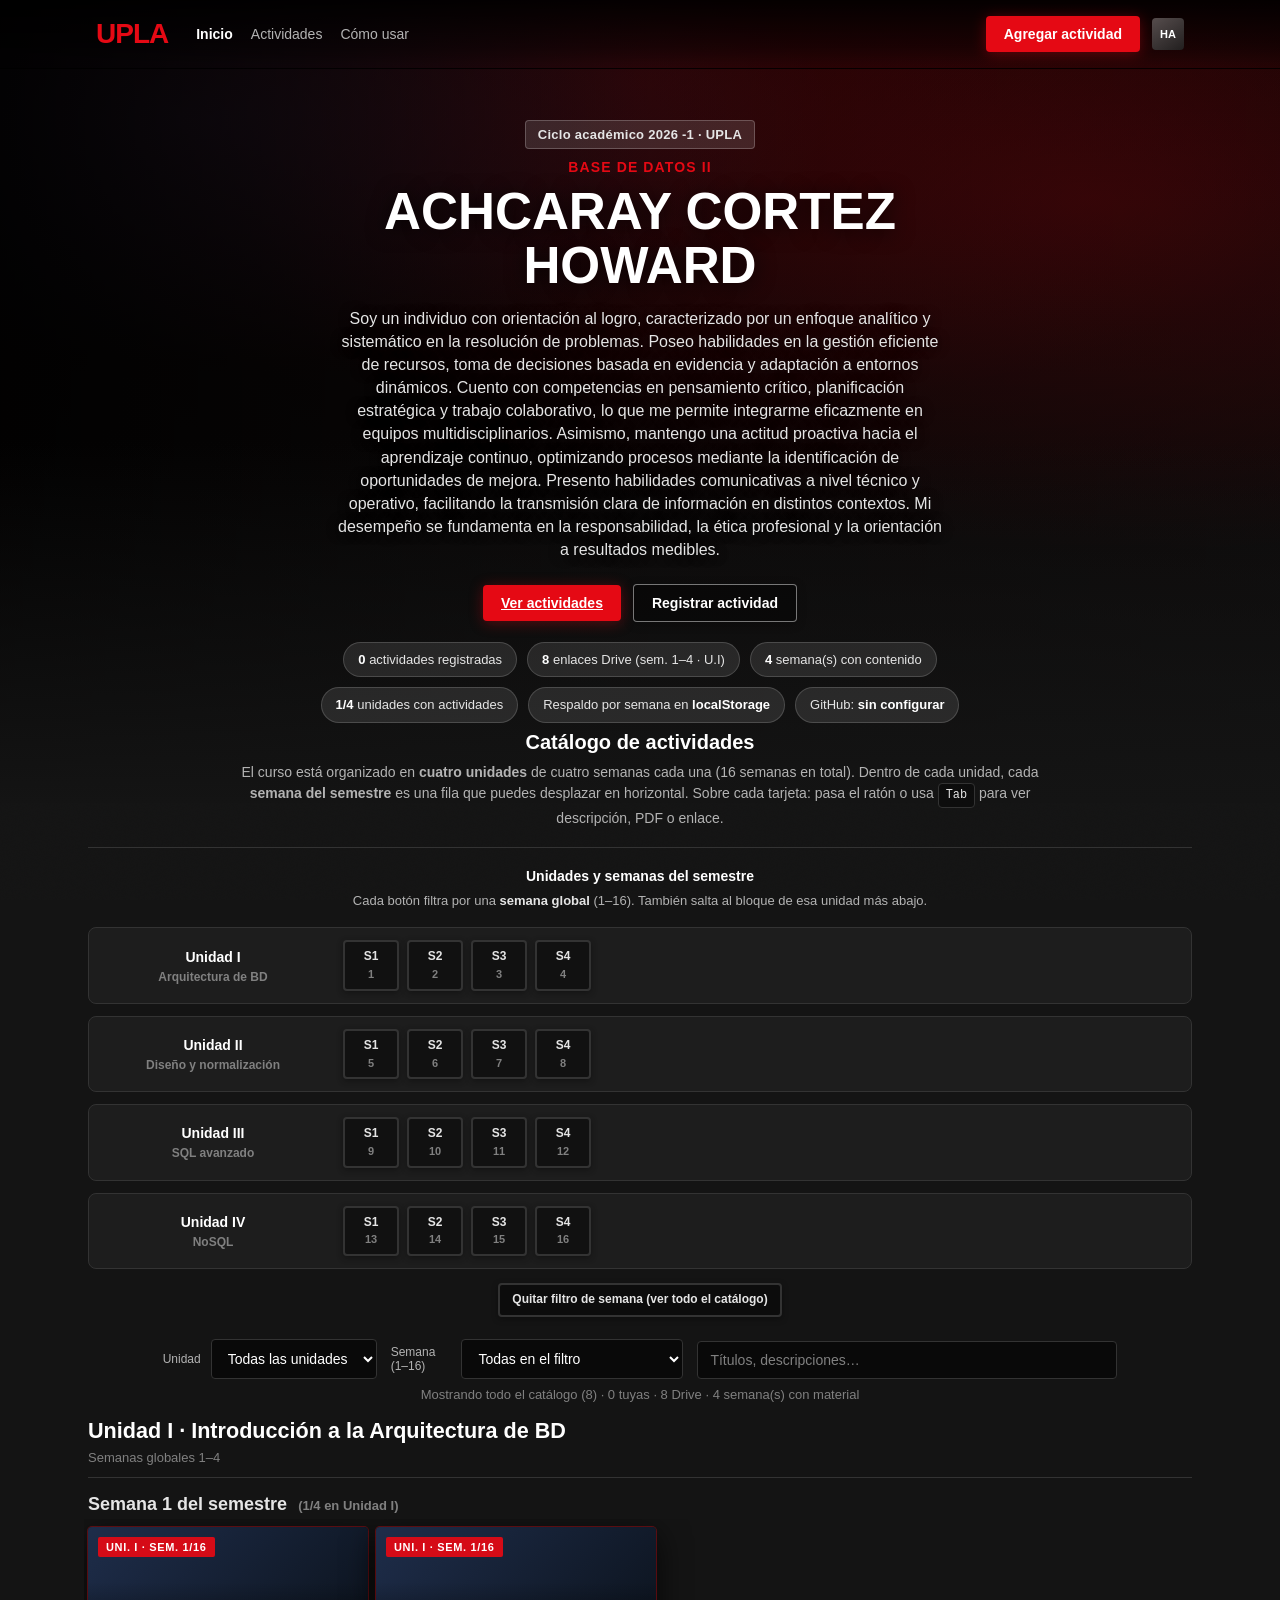
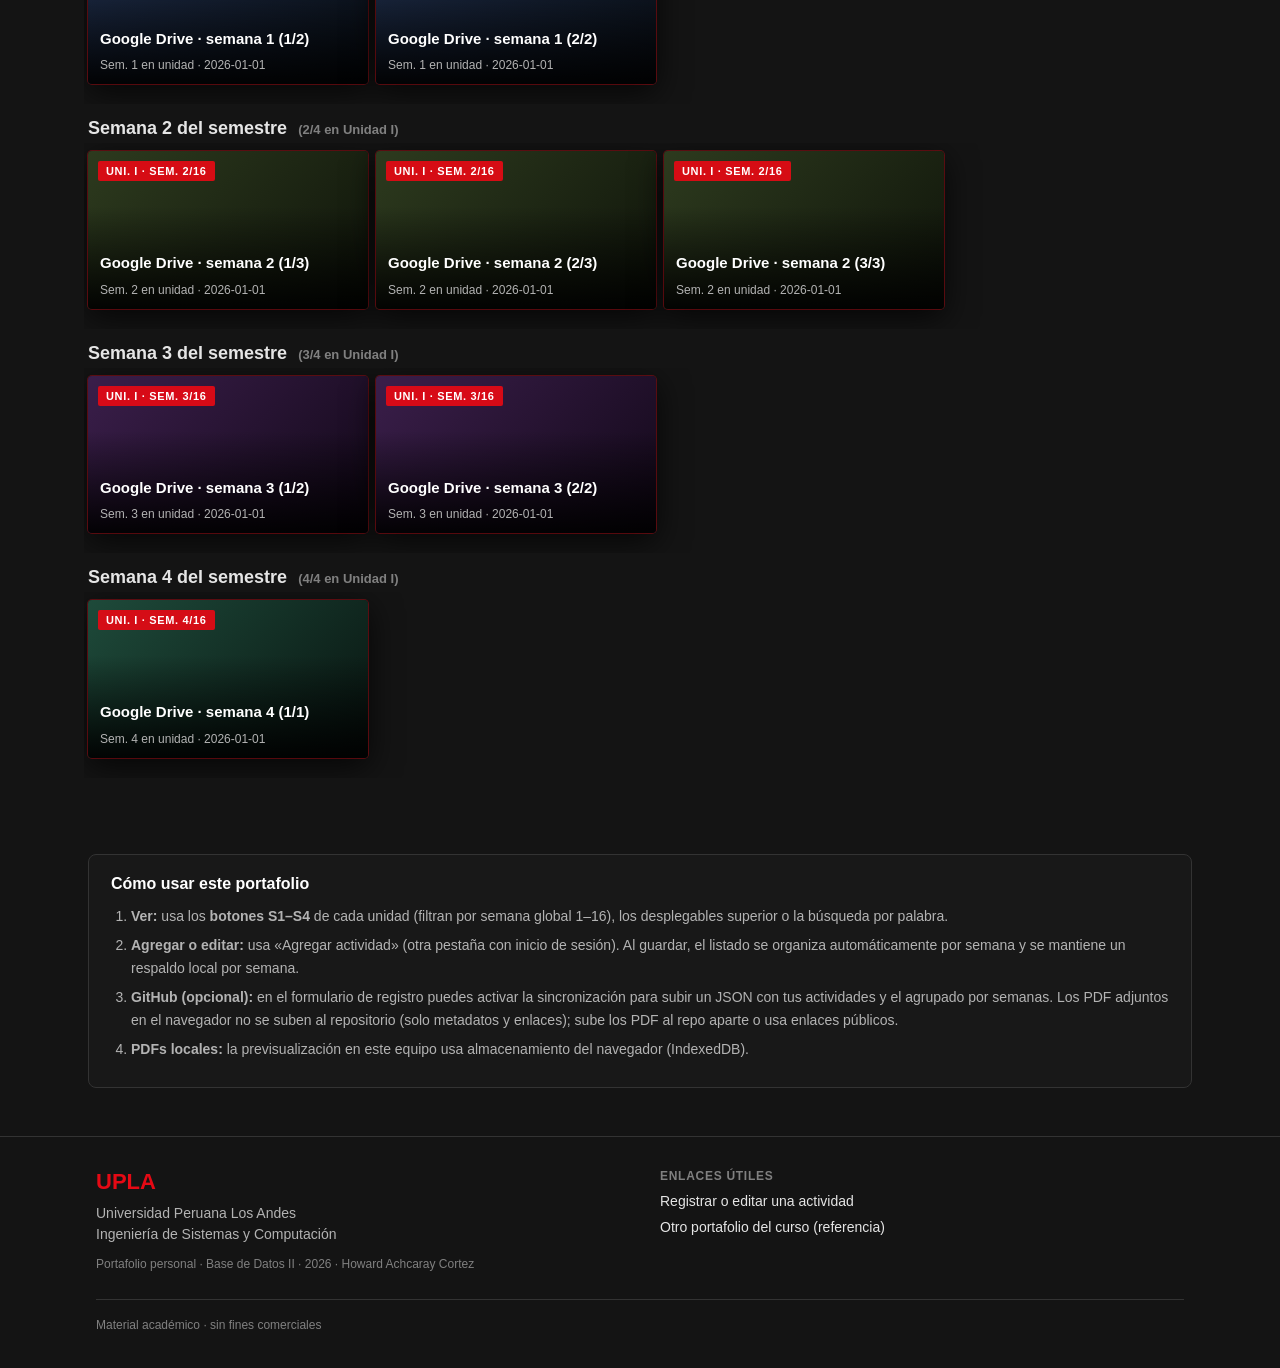
==== commit f8bb2352: "Add files via upload" ====
--- a/index.html
+++ b/index.html
@@ -1,21 +1,21 @@
-<!doctype html>
-<html lang="es">
-  <head>
-    <meta charset="utf-8" />
-    <meta name="viewport" content="width=device-width, initial-scale=1" />
-    <title>Base de Datos II · Actividades semanales (UPLA)</title>
-    <link rel="stylesheet" href="./styles.css" />
-  </head>
-  <body class="nf">
-    <a class="skip-link" href="#browse">Saltar al contenido principal</a>
-    <header class="topbar nf-topbar">
-      <div class="nf-topbar__inner">
-        <a class="nf-logo" href="./index.html" aria-label="Inicio">UPLA</a>
-        <nav class="nf-nav" aria-label="Principal">
-          <a class="nf-nav__link nf-nav__link--active" href="./index.html">Inicio</a>
-          <a class="nf-nav__link" href="#browse">Actividades</a>
-          <a class="nf-nav__link" href="#ayuda">Cómo usar</a>
-        </nav>
+  <!doctype html>
+  <html lang="es">
+    <head>
+      <meta charset="utf-8" />
+      <meta name="viewport" content="width=device-width, initial-scale=1" />
+      <title>Base de Datos II · Actividades semanales (UPLA)</title>
+      <link rel="stylesheet" href="./styles.css" />
+    </head>
+    <body class="nf">
+      <a class="skip-link" href="#browse">Saltar al contenido principal</a>
+      <header class="topbar nf-topbar">
+        <div class="nf-topbar__inner">
+          <a class="nf-logo" href="./index.html" aria-label="Inicio">UPLA</a>
+          <nav class="nf-nav" aria-label="Principal">
+            <a class="nf-nav__link nf-nav__link--active" href="./index.html">Inicio</a>
+            <a class="nf-nav__link" href="#browse">Actividades</a>
+            <a class="nf-nav__link" href="#ayuda">Cómo usar</a>
+          </nav>
         <div class="topbar__actions nf-topbar__actions">
           <button id="btnAdd" class="btn nf-btn-primary" type="button" title="Abrir en otra pestaña">
             Agregar actividad
@@ -33,9 +33,9 @@
         <p class="nf-hero__eyebrow">Base de Datos II </p>
         <h1 class="nf-hero__title">ACHCARAY CORTEZ HOWARD </h1>
         <p class="nf-hero__synopsis">
-          Registra y consulta las actividades semanales del curso
-          <strong>Base de Datos II</strong> (Universidad Peruana Los Andes). Todo se guarda en
-          <strong>este navegador</strong>: ideal para organizar tu avance y presentar tu trabajo.
+          Soy un individuo con orientación al logro, caracterizado por un enfoque analítico y sistemático en la resolución de problemas. Poseo habilidades en la gestión eficiente de recursos, toma de decisiones basada en evidencia y adaptación a entornos dinámicos. Cuento con competencias en pensamiento crítico, planificación estratégica y trabajo colaborativo, lo que me permite integrarme eficazmente en equipos multidisciplinarios.
+
+Asimismo, mantengo una actitud proactiva hacia el aprendizaje continuo, optimizando procesos mediante la identificación de oportunidades de mejora. Presento habilidades comunicativas a nivel técnico y operativo, facilitando la transmisión clara de información en distintos contextos. Mi desempeño se fundamenta en la responsabilidad, la ética profesional y la orientación a resultados medibles.
         </p>
         <div class="nf-hero__actions">
           <a class="btn nf-btn-primary nf-hero__cta" href="#browse">Ver actividades</a>
@@ -146,8 +146,16 @@
             <strong>Ver:</strong> usa los <strong>botones S1–S4</strong> de cada unidad (filtran por semana global 1–16), los
             desplegables superior o la búsqueda por palabra.
           </li>
-          <li><strong>Agregar o editar:</strong> usa «Agregar actividad» (se abre otra pestaña con inicio de sesión).</li>
-          <li><strong>PDFs:</strong> solo se ven en el mismo equipo y navegador donde los subiste (almacenamiento local).</li>
+          <li>
+            <strong>Agregar o editar:</strong> usa «Agregar actividad» (otra pestaña con inicio de sesión). Al guardar, el
+            listado se organiza automáticamente por semana y se mantiene un respaldo local por semana.
+          </li>
+          <li>
+            <strong>GitHub (opcional):</strong> en el formulario de registro puedes activar la sincronización para subir un
+            JSON con tus actividades y el agrupado por semanas. Los PDF adjuntos en el navegador no se suben al repositorio
+            (solo metadatos y enlaces); sube los PDF al repo aparte o usa enlaces públicos.
+          </li>
+          <li><strong>PDFs locales:</strong> la previsualización en este equipo usa almacenamiento del navegador (IndexedDB).</li>
         </ol>
       </section>
     </main>
@@ -207,6 +215,8 @@
 
     <script src="./pdfStore.js"></script>
     <script src="./curriculum.js"></script>
+    <script src="./weekSnapshot.js"></script>
+    <script src="./githubSync.js"></script>
     <script src="./main.js"></script>
   </body>
 </html>
--- a/styles.css
+++ b/styles.css
@@ -13,9 +13,11 @@
   --nf-shadow: 0 8px 32px rgba(0, 0, 0, 0.75);
   --radius: 4px;
   --radius-lg: 8px;
-  /* Más aire en el borde izquierdo que a la derecha */
-  --nf-gutter-right: 24px;
-  --nf-gutter-left: 64px;
+  --nf-page-pad: clamp(20px, 4vw, 48px);
+  --nf-content-max: 1200px;
+  --nf-hero-max: 42rem;
+  --nf-gutter-right: var(--nf-page-pad);
+  --nf-gutter-left: var(--nf-page-pad);
 }
 
 *{ box-sizing: border-box; }
@@ -31,6 +33,29 @@
 
 body.nf{
   background: var(--nf-black);
+  position: relative;
+}
+body.nf::before{
+  content: "";
+  position: fixed;
+  inset: 0;
+  pointer-events: none;
+  z-index: 0;
+  opacity: 0.35;
+  background:
+    radial-gradient(ellipse 80% 50% at 50% -10%, rgba(229, 9, 20, 0.12), transparent 55%),
+    radial-gradient(ellipse 60% 40% at 100% 30%, rgba(20, 40, 90, 0.15), transparent 50%),
+    radial-gradient(ellipse 50% 35% at 0% 70%, rgba(90, 20, 20, 0.12), transparent 45%);
+}
+body.nf::after{
+  content: "";
+  position: fixed;
+  inset: 0;
+  pointer-events: none;
+  z-index: 0;
+  opacity: 0.04;
+  background-image: url("data:image/svg+xml,%3Csvg xmlns='http://www.w3.org/2000/svg' width='160' height='160'%3E%3Cfilter id='n'%3E%3CfeTurbulence type='fractalNoise' baseFrequency='.85' numOctaves='3' stitchTiles='stitch'/%3E%3C/filter%3E%3Crect width='100%25' height='100%25' filter='url(%23n)' opacity='.55'/%3E%3C/svg%3E");
+  mix-blend-mode: overlay;
 }
 
 .skip-link{
@@ -79,12 +104,12 @@
   border-bottom-color: var(--nf-stroke);
 }
 .nf-topbar__inner{
-  width: min(1920px, calc(100% - var(--nf-gutter-left) - var(--nf-gutter-right)));
+  width: min(1920px, calc(100% - 2 * var(--nf-page-pad)));
   margin: 0 auto;
   display: flex;
   align-items: center;
   gap: 28px;
-  padding: 16px var(--nf-gutter-right) 16px var(--nf-gutter-left);
+  padding: 16px var(--nf-page-pad);
 }
 .nf-logo{
   color: var(--nf-red);
@@ -154,7 +179,9 @@
   margin: 0 auto;
 }
 body.nf .container{
-  width: min(1100px, calc(100% - var(--nf-gutter-left) - var(--nf-gutter-right)));
+  width: min(var(--nf-content-max), calc(100% - 2 * var(--nf-page-pad)));
+  margin-left: auto;
+  margin-right: auto;
 }
 
 .brand__title{
@@ -171,19 +198,22 @@
 /* ——— Hero (browse landing) ——— */
 .nf-hero{
   position: relative;
+  z-index: 1;
   min-height: 52vh;
-  padding: 120px var(--nf-gutter-right) 80px var(--nf-gutter-left);
+  padding: 120px var(--nf-page-pad) 80px;
   display: flex;
   align-items: flex-end;
+  justify-content: center;
 }
 .nf-hero__backdrop{
   position: absolute;
   inset: 0;
   background:
-    linear-gradient(90deg, rgba(0,0,0,.95) 0%, rgba(0,0,0,.55) 45%, rgba(0,0,0,.25) 100%),
-    radial-gradient(ellipse 120% 80% at 80% 20%, rgba(229,9,20,.35), transparent 55%),
-    radial-gradient(ellipse 100% 60% at 20% 0%, rgba(80,80,120,.4), transparent 50%),
-    linear-gradient(180deg, #1a0a0a 0%, var(--nf-black) 100%);
+    linear-gradient(90deg, rgba(0,0,0,.92) 0%, rgba(0,0,0,.5) 50%, rgba(0,0,0,.35) 100%),
+    radial-gradient(ellipse 100% 70% at 50% 10%, rgba(229,9,20,.22), transparent 60%),
+    radial-gradient(ellipse 120% 80% at 85% 25%, rgba(229,9,20,.28), transparent 55%),
+    radial-gradient(ellipse 100% 60% at 15% 15%, rgba(60,80,140,.35), transparent 50%),
+    linear-gradient(180deg, #120505 0%, var(--nf-black) 100%);
 }
 .nf-hero__vignette{
   position: absolute;
@@ -194,7 +224,11 @@
 .nf-hero__content{
   position: relative;
   z-index: 2;
-  max-width: 36rem;
+  width: 100%;
+  max-width: var(--nf-hero-max);
+  margin-left: auto;
+  margin-right: auto;
+  text-align: center;
 }
 .nf-hero__eyebrow{
   margin: 0 0 10px;
@@ -213,7 +247,8 @@
   text-shadow: 0 2px 20px rgba(0,0,0,.8);
 }
 .nf-hero__synopsis{
-  margin: 0;
+  margin: 0 auto;
+  max-width: 38rem;
   font-size: 16px;
   line-height: 1.45;
   color: var(--nf-gray-100);
@@ -239,6 +274,7 @@
   gap: 12px;
   margin-top: 22px;
   align-items: center;
+  justify-content: center;
 }
 .nf-hero__cta-ghost{
   border: 1px solid rgba(255, 255, 255, 0.45) !important;
@@ -250,11 +286,13 @@
 }
 .nf-chips{
   list-style: none;
-  margin: 20px 0 0;
+  margin: 20px auto 0;
   padding: 0;
   display: flex;
   flex-wrap: wrap;
   gap: 10px;
+  justify-content: center;
+  max-width: 44rem;
 }
 .nf-chip{
   padding: 8px 14px;
@@ -274,19 +312,22 @@
   margin-bottom: 20px;
   padding-bottom: 18px;
   border-bottom: 1px solid var(--nf-stroke);
+  text-align: center;
 }
 .nf-main__title{
   margin: 0 0 8px;
   font-size: 1.25rem;
   font-weight: 800;
   color: var(--nf-white);
+  text-align: center;
 }
 .nf-main__lead{
-  margin: 0;
+  margin: 0 auto;
   font-size: 14px;
   line-height: 1.55;
   color: var(--nf-gray-400);
   max-width: 52rem;
+  text-align: center;
 }
 .nf-main__lead kbd{
   display: inline-block;
@@ -305,6 +346,7 @@
 
 .nf-units-strip{
   margin-bottom: 22px;
+  text-align: center;
 }
 .nf-units-strip__title{
   margin: 0 0 8px;
@@ -313,7 +355,7 @@
   color: var(--nf-white);
 }
 .nf-units-strip__hint{
-  margin: 0 0 16px;
+  margin: 0 auto 16px;
   font-size: 13px;
   line-height: 1.45;
   color: var(--nf-gray-400);
@@ -324,6 +366,8 @@
 }
 .nf-units-strip__reset{
   margin: 14px 0 0;
+  display: flex;
+  justify-content: center;
 }
 .nf-units-strip__grid{
   display: flex;
@@ -388,13 +432,20 @@
   border: 2px solid var(--nf-stroke);
   border-radius: var(--radius);
   transition:
-    border-color 0.15s ease,
-    background 0.15s ease,
-    transform 0.15s ease;
+    border-color 0.2s ease,
+    background 0.2s ease,
+    transform 0.2s ease,
+    box-shadow 0.22s ease;
+  box-shadow: 0 2px 6px rgba(0, 0, 0, 0.35);
 }
 .nf-week-btn:hover{
   border-color: var(--nf-gray-400);
-  background: rgba(229, 9, 20, 0.15);
+  background: rgba(229, 9, 20, 0.18);
+  transform: translateY(-2px);
+  box-shadow: 0 6px 16px rgba(0, 0, 0, 0.45);
+}
+.nf-week-btn:active{
+  transform: translateY(0) scale(0.97);
 }
 .nf-week-btn:focus-visible{
   outline: 2px solid var(--nf-white);
@@ -509,7 +560,12 @@
   position: relative;
   z-index: 3;
   margin-top: -72px;
-  padding: 0 var(--nf-gutter-right) 48px var(--nf-gutter-left);
+  margin-left: auto;
+  margin-right: auto;
+  padding: 0 var(--nf-page-pad) 48px;
+  width: 100%;
+  max-width: var(--nf-content-max);
+  box-sizing: border-box;
 }
 .nf-add-main{
   margin-top: 72px;
@@ -520,7 +576,7 @@
   flex-wrap: wrap;
   gap: 14px;
   align-items: flex-end;
-  justify-content: space-between;
+  justify-content: center;
   margin-bottom: 8px;
 }
 .nf-field .field__label{ color: var(--nf-gray-400); }
@@ -528,6 +584,7 @@
   margin: 0 0 16px;
   font-size: 13px;
   color: var(--nf-gray-600);
+  text-align: center;
 }
 .nf-rows{
   display: flex;
@@ -568,6 +625,9 @@
   border-radius: var(--radius);
   transition: transform .22s ease, z-index 0s linear .22s;
 }
+.nf-tile--preset .nf-tile__poster{
+  box-shadow: 0 0 0 1px rgba(229, 9, 20, 0.35), var(--nf-shadow);
+}
 .nf-tile:hover{
   transform: scale(1.06);
   z-index: 10;
@@ -703,10 +763,24 @@
   text-decoration: none;
   cursor: pointer;
   font-family: inherit;
+  transition:
+    background 0.2s ease,
+    border-color 0.2s ease,
+    transform 0.18s ease,
+    box-shadow 0.2s ease;
 }
 .nf-tile__btn:hover{
-  background: rgba(255,255,255,.16);
+  background: rgba(255,255,255,.2);
   border-color: var(--nf-gray-400);
+  transform: translateY(-1px);
+  box-shadow: 0 4px 12px rgba(0, 0, 0, 0.4);
+}
+.nf-tile__btn:active{
+  transform: translateY(0) scale(0.98);
+}
+.nf-tile__btn:focus-visible{
+  outline: 2px solid var(--nf-white);
+  outline-offset: 2px;
 }
 .nf-tile__btn--solid{
   background: var(--nf-white);
@@ -716,6 +790,7 @@
 .nf-tile__btn--solid:hover{
   background: var(--nf-gray-100);
   border-color: var(--nf-gray-100);
+  box-shadow: 0 4px 16px rgba(255, 255, 255, 0.25);
 }
 
 .nf-empty{
@@ -752,24 +827,50 @@
   font-weight: 700;
   font-size: 14px;
   font-family: inherit;
-  transition: background .15s ease, color .15s ease;
-}
-.btn:hover{ background: var(--nf-gray-100); }
-.btn:active{ transform: scale(.98); }
+  position: relative;
+  transition:
+    background 0.2s ease,
+    color 0.2s ease,
+    transform 0.18s ease,
+    box-shadow 0.22s ease,
+    border-color 0.2s ease;
+  box-shadow: 0 2px 8px rgba(0, 0, 0, 0.35);
+}
+.btn:hover{
+  background: var(--nf-gray-100);
+  transform: translateY(-1px);
+  box-shadow: 0 6px 18px rgba(0, 0, 0, 0.45);
+}
+.btn:active{
+  transform: translateY(0) scale(0.98);
+  box-shadow: 0 1px 4px rgba(0, 0, 0, 0.35);
+}
+.btn:focus-visible{
+  outline: 2px solid var(--nf-white);
+  outline-offset: 3px;
+}
 .nf-btn-primary{
   background: var(--nf-red);
   color: var(--nf-white);
-}
-.nf-btn-primary:hover{ background: var(--nf-red-hover); }
+  box-shadow: 0 2px 14px rgba(229, 9, 20, 0.35);
+}
+.nf-btn-primary:hover{
+  background: var(--nf-red-hover);
+  box-shadow: 0 8px 28px rgba(229, 9, 20, 0.5);
+}
 .btn--ghost{
   background: rgba(255,255,255,.12);
   color: var(--nf-white);
   border: 1px solid rgba(255,255,255,.35);
-}
-.btn--ghost:hover{ background: rgba(255,255,255,.2); }
+  box-shadow: 0 2px 10px rgba(0, 0, 0, 0.25);
+}
+.btn--ghost:hover{
+  background: rgba(255,255,255,.22);
+  border-color: rgba(255, 255, 255, 0.55);
+}
 .nf-btn-ghost{
-  background: rgba(0,0,0,.4);
-  border-color: var(--nf-stroke);
+  background: rgba(0,0,0,.45);
+  border: 1px solid var(--nf-stroke);
 }
 .btn--danger{
   background: rgba(229,9,20,.2);
@@ -860,9 +961,31 @@
   font-size: 13px;
   line-height: 1.4;
 }
+.card__hint .nf-inline-link,
+.nf-inline-link{
+  color: var(--nf-red);
+  text-decoration: none;
+  font-weight: 700;
+}
+.card__hint .nf-inline-link:hover,
+.nf-inline-link:hover{
+  color: var(--nf-red-hover);
+  text-decoration: underline;
+}
 .card--compact{ padding: 16px; }
 
 .form{ padding: 14px 18px 18px; }
+.nf-checkbox-row{
+  display: flex;
+  gap: 12px;
+  align-items: flex-start;
+}
+.nf-checkbox-row input[type="checkbox"]{
+  width: auto;
+  margin-top: 4px;
+  cursor: pointer;
+  accent-color: var(--nf-red);
+}
 .grid{
   display: grid;
   grid-template-columns: 1fr 1fr;
@@ -991,13 +1114,15 @@
 
 /* ——— Footer ——— */
 .footer{
+  position: relative;
+  z-index: 1;
   border-top: 1px solid var(--nf-stroke);
-  padding: 32px var(--nf-gutter-right) 36px var(--nf-gutter-left);
+  padding: 32px var(--nf-page-pad) 36px;
   color: var(--nf-gray-600);
   font-size: 13px;
 }
 .nf-footer__grid{
-  width: min(1100px, calc(100% - var(--nf-gutter-left) - var(--nf-gutter-right)));
+  width: min(var(--nf-content-max), calc(100% - 2 * var(--nf-page-pad)));
   margin: 0 auto;
   display: grid;
   grid-template-columns: 1fr 1fr;
@@ -1046,7 +1171,7 @@
   text-decoration: underline;
 }
 .nf-footer__bar{
-  width: min(1100px, calc(100% - var(--nf-gutter-left) - var(--nf-gutter-right)));
+  width: min(var(--nf-content-max), calc(100% - 2 * var(--nf-page-pad)));
   margin: 28px auto 0;
   padding-top: 18px;
   border-top: 1px solid var(--nf-stroke);
@@ -1077,9 +1202,6 @@
 .dialog__actions{ display: flex; justify-content: flex-end; }
 
 @media (max-width: 720px){
-  :root{
-    --nf-gutter-left: 24px;
-  }
   .grid{ grid-template-columns: 1fr; }
   .grid__span2{ grid-column: auto; }
   .nf-topbar__inner{ flex-wrap: wrap; gap: 12px; }
@@ -1097,4 +1219,17 @@
   .nf-tile:hover{
     transform: none;
   }
-}
+  .btn,
+  .nf-week-btn,
+  .nf-tile__btn{
+    transition: none;
+  }
+  .btn:hover,
+  .nf-week-btn:hover,
+  .nf-tile__btn:hover,
+  .btn:active,
+  .nf-week-btn:active,
+  .nf-tile__btn:active{
+    transform: none;
+  }
+}
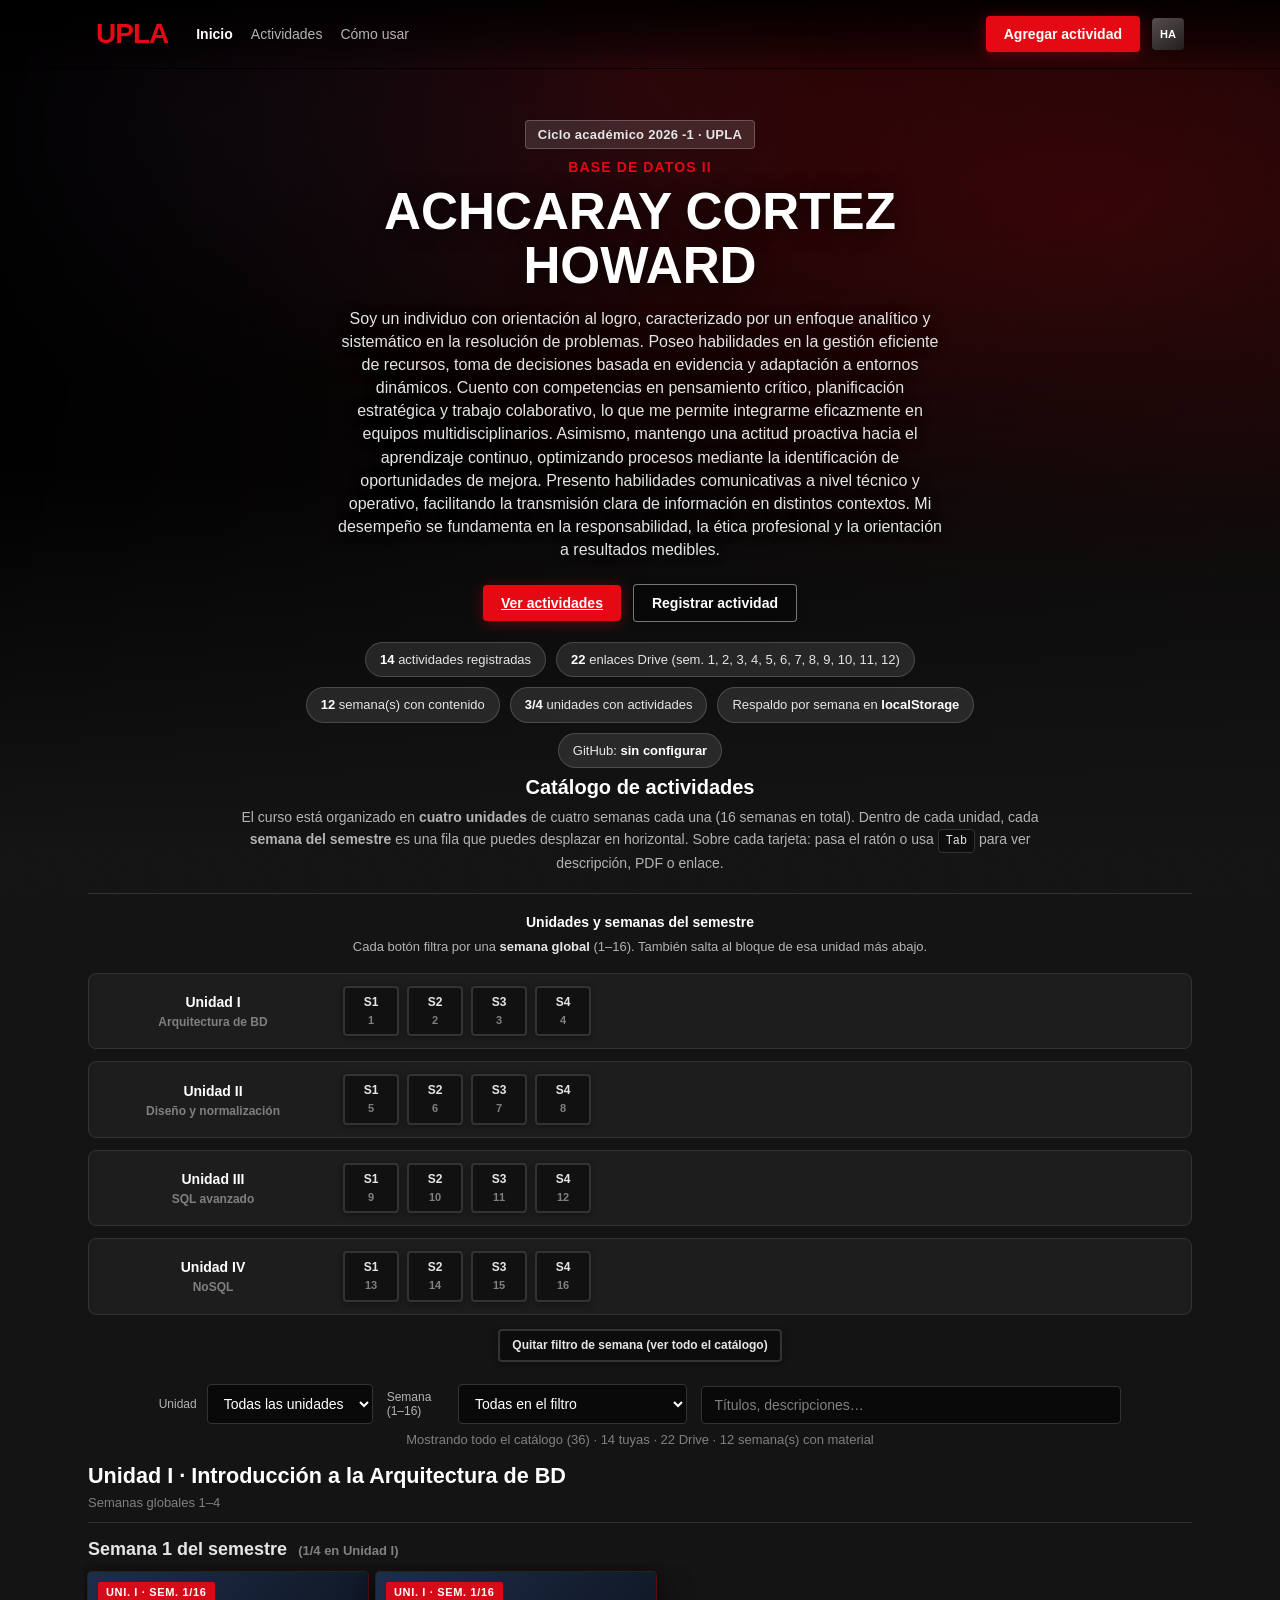
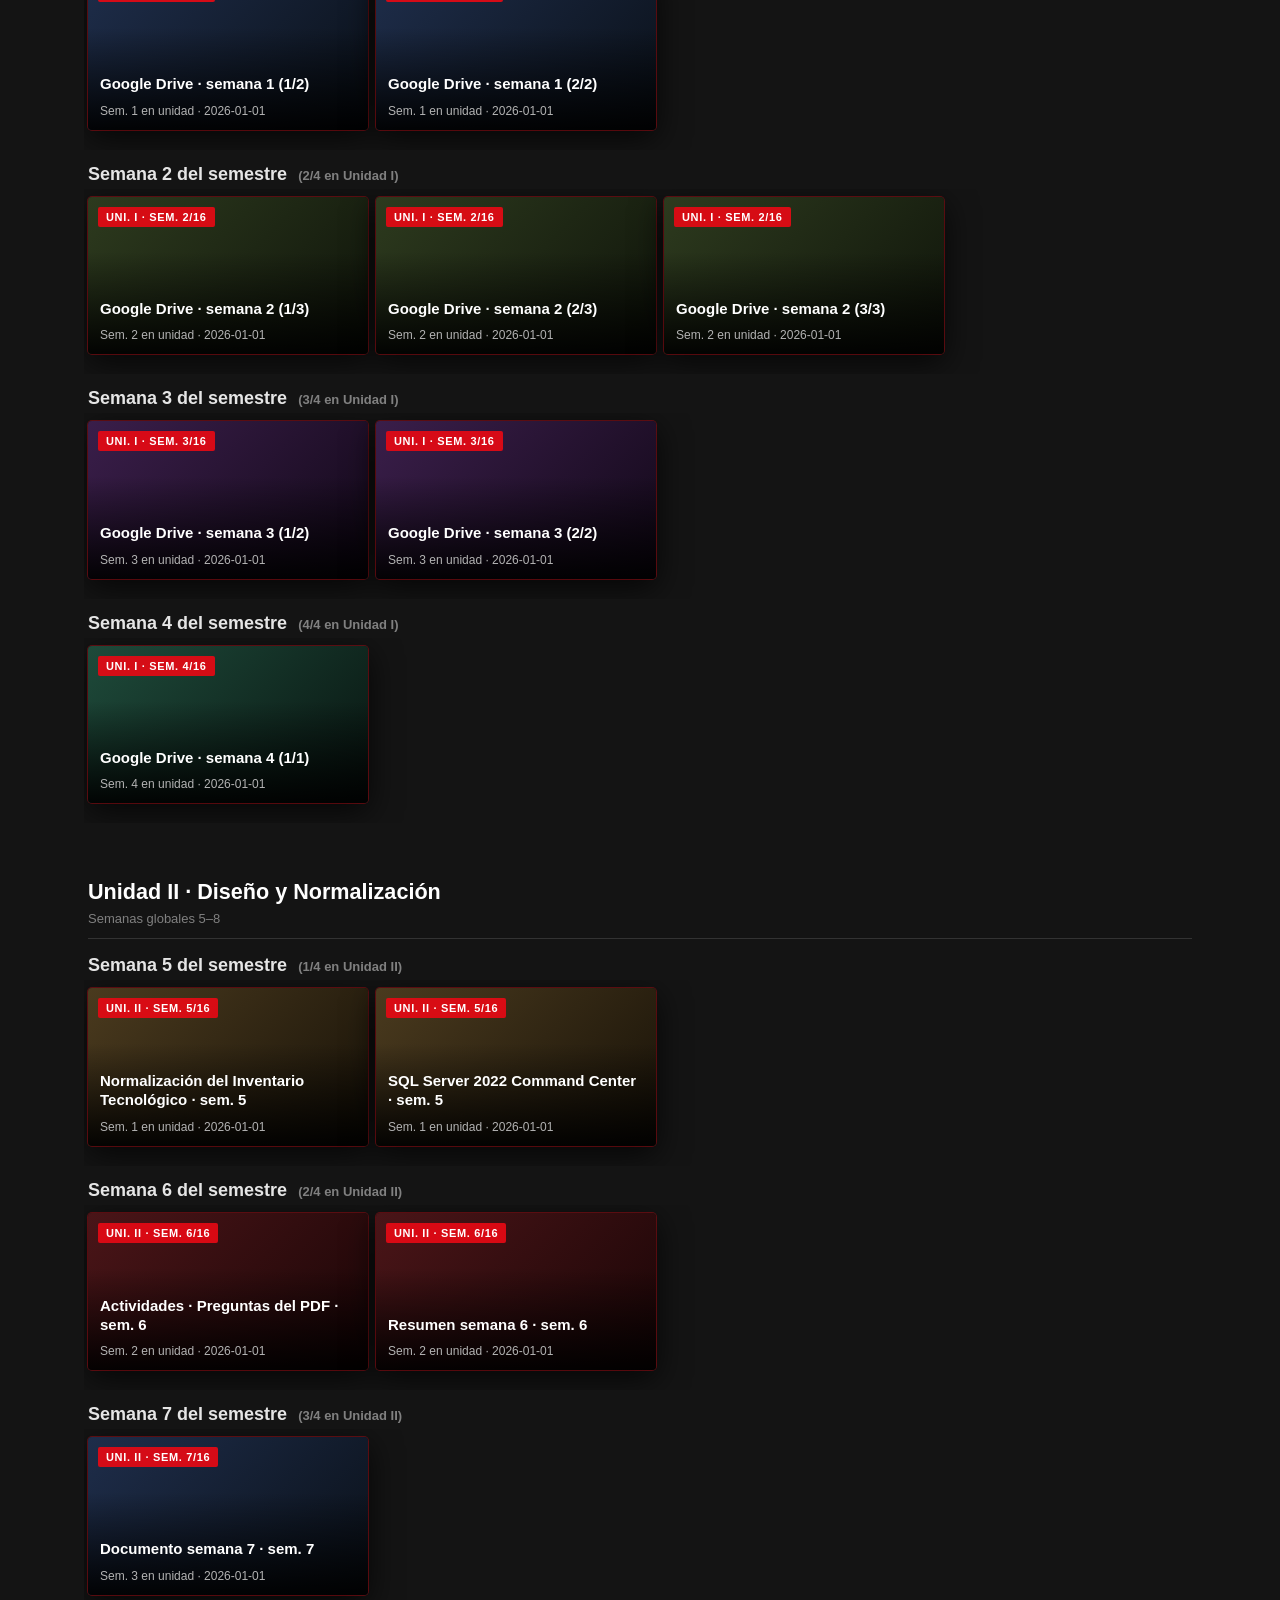
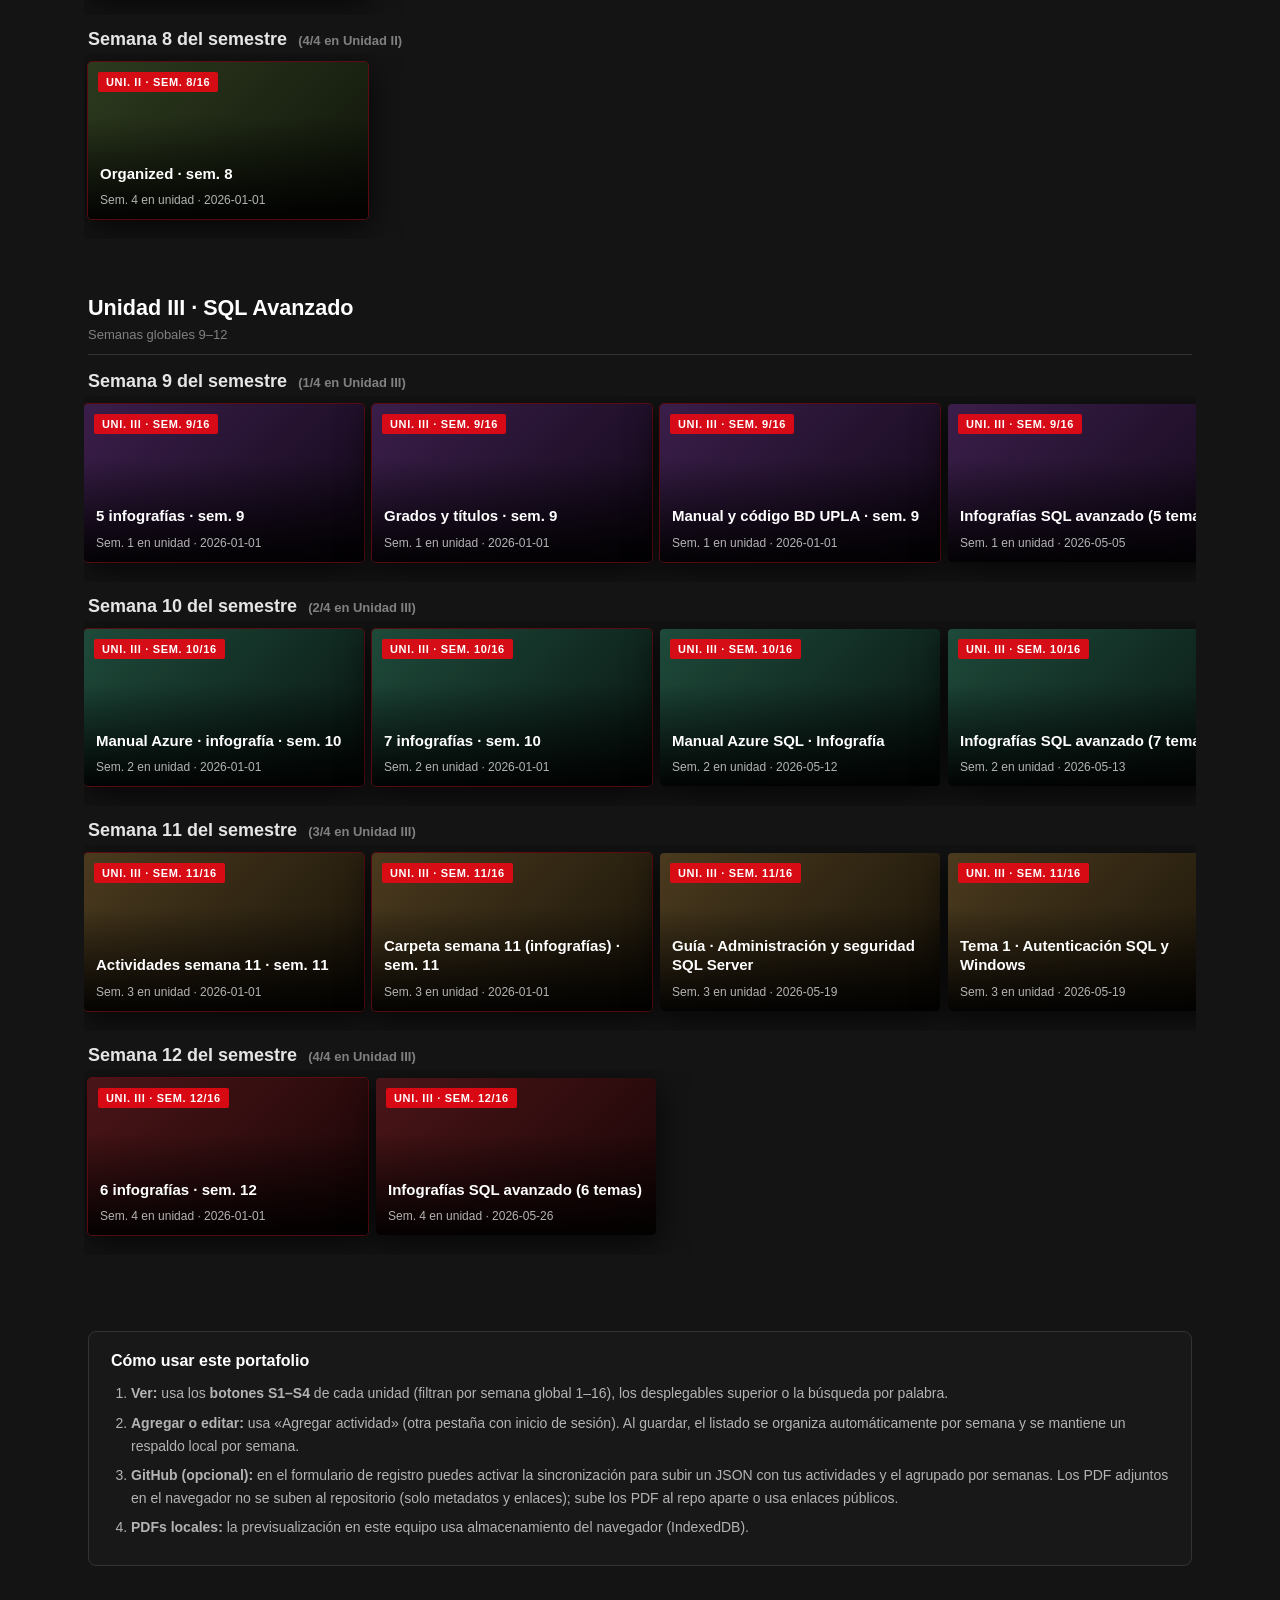
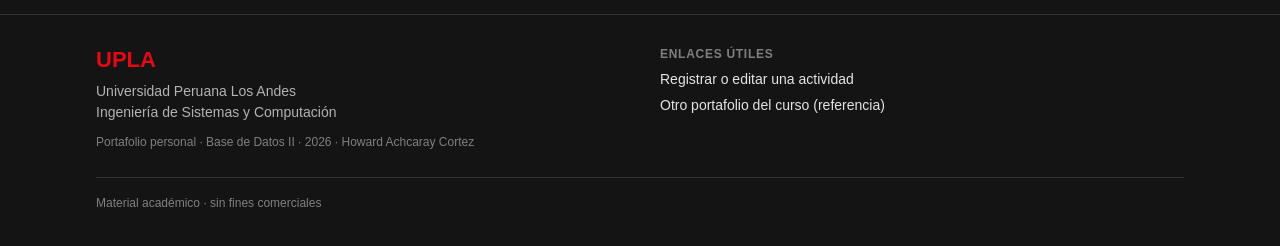
==== commit a72d1f2c: "Add files via upload" ====
--- a/index.html
+++ b/index.html
@@ -215,6 +215,7 @@
 
     <script src="./pdfStore.js"></script>
     <script src="./curriculum.js"></script>
+    <script src="./portfolioSeed.js"></script>
     <script src="./weekSnapshot.js"></script>
     <script src="./githubSync.js"></script>
     <script src="./main.js"></script>
